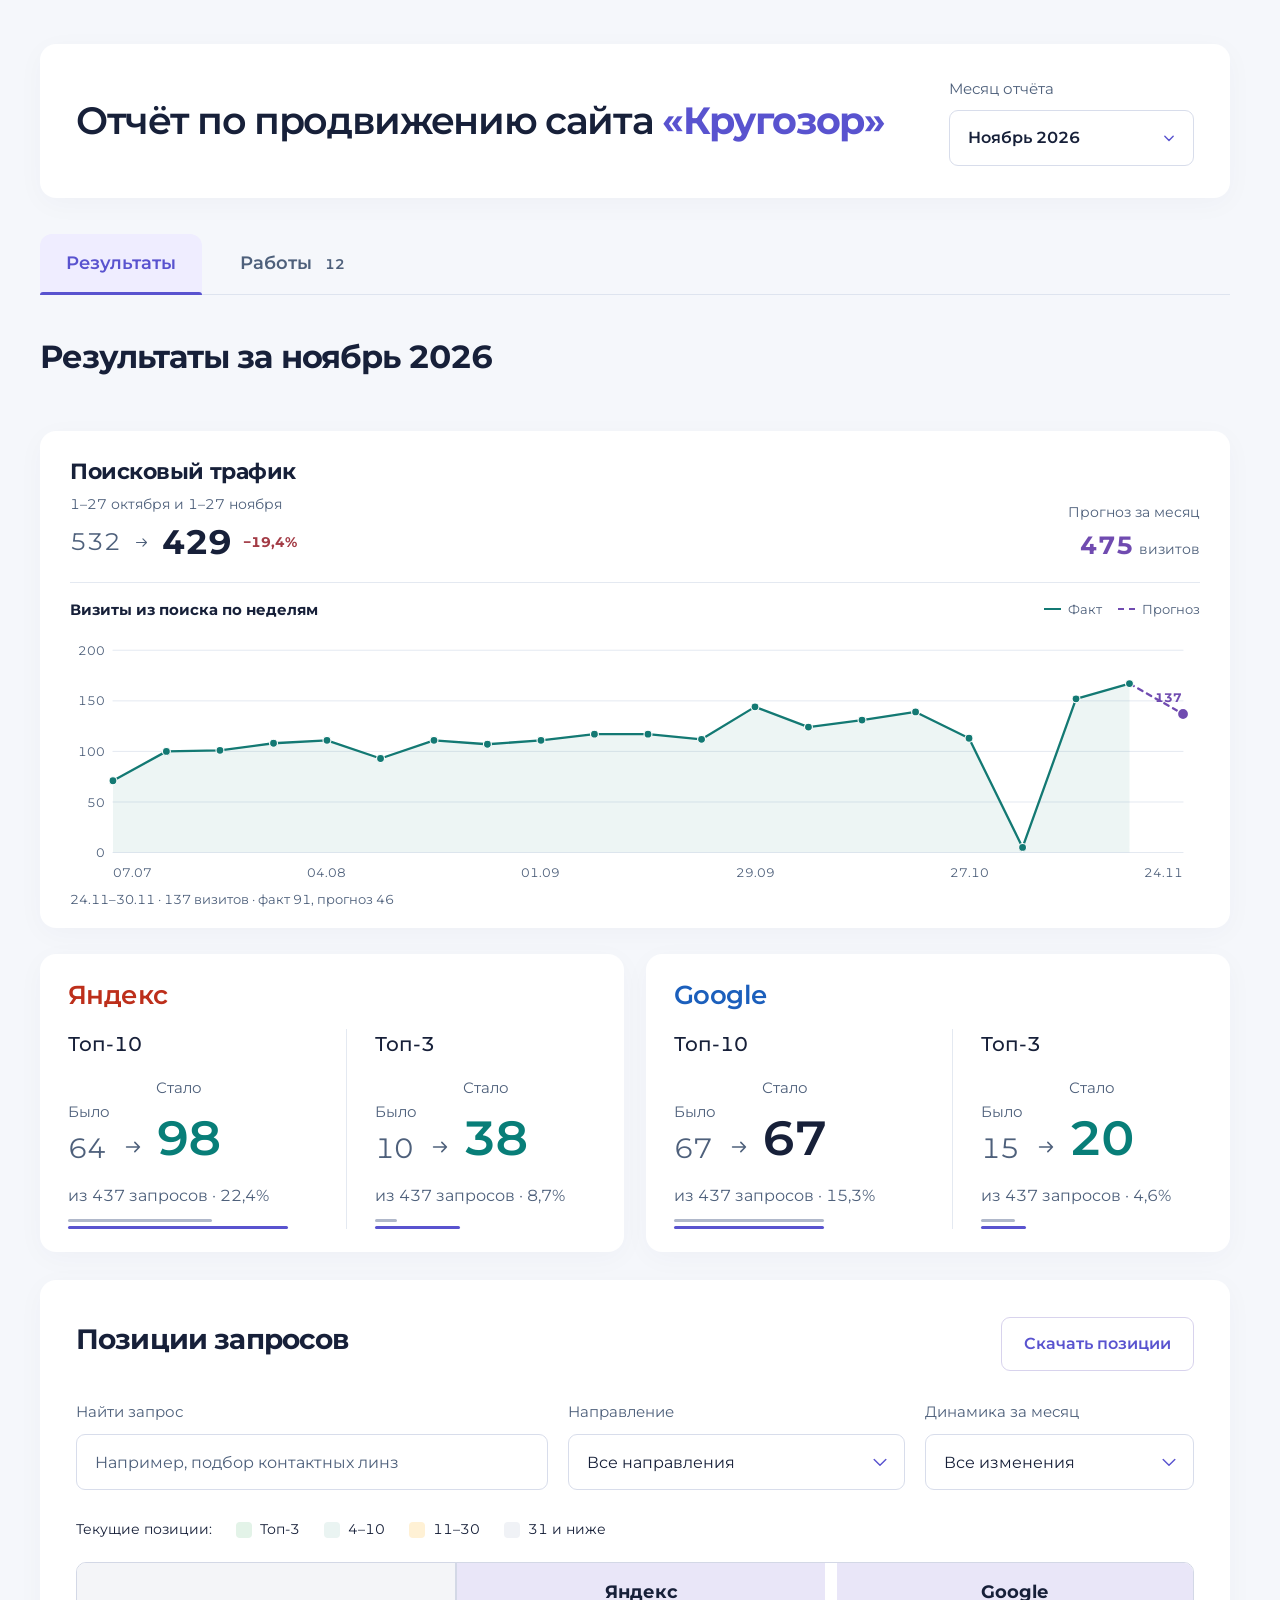
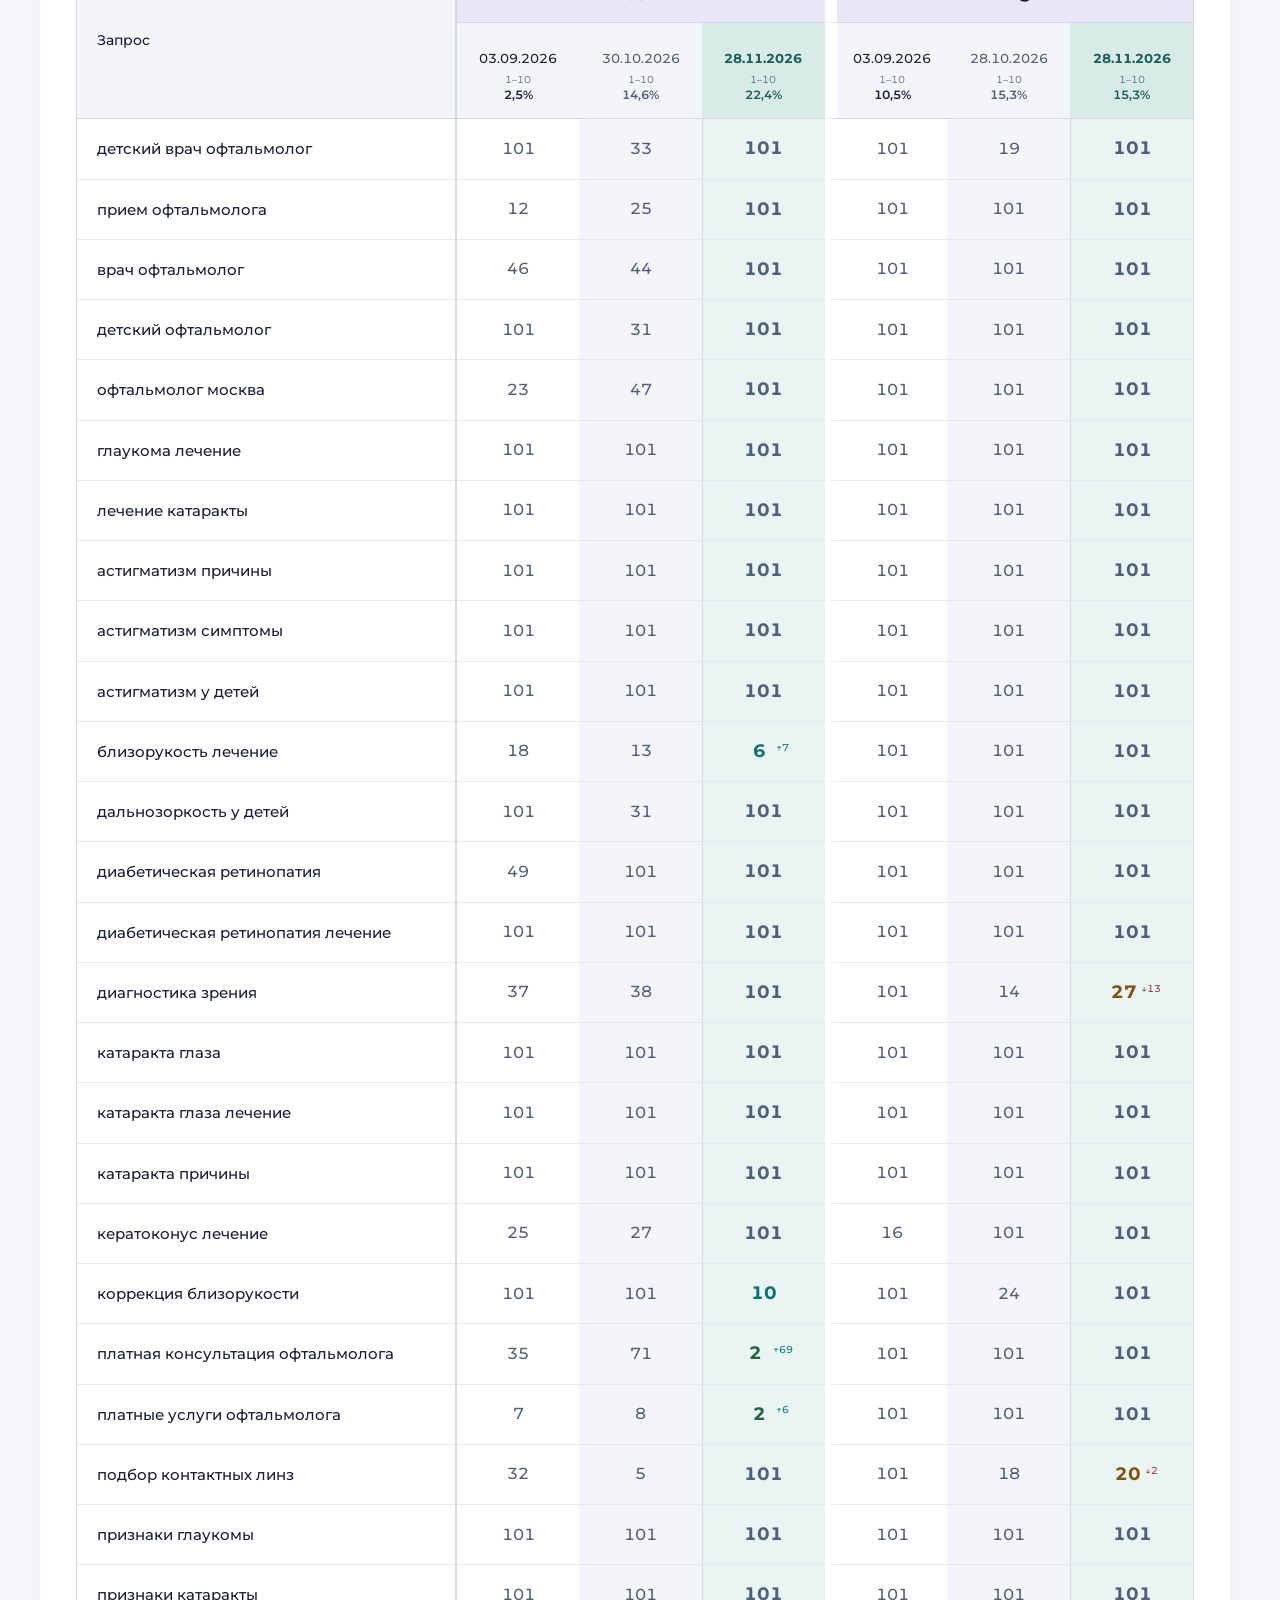
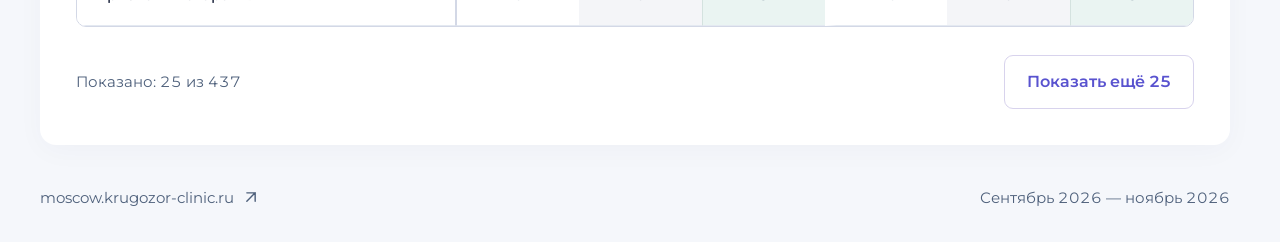
==== index.html @ 2937b6a1 "Добавить результаты «Кругозора» за ноябрь 2026" ====
<!doctype html>
<html lang="ru">
<head>
  <meta charset="utf-8">
  <meta name="viewport" content="width=device-width, initial-scale=1">
  <meta name="robots" content="noindex, nofollow">
  <meta name="referrer" content="strict-origin-when-cross-origin">
  <meta name="color-scheme" content="light">
  <meta name="description" content="Результаты продвижения и выполненные работы для московской клиники «Кругозор» по месяцам.">
  <title>Кругозор — SEO-отчёт за октябрь 2026</title>
  <link rel="icon" href="data:,">
  <link rel="preload" href="assets/fonts/Montserrat-Regular.woff2" as="font" type="font/woff2" crossorigin>
  <link rel="preload" href="assets/fonts/Montserrat-Bold.woff2" as="font" type="font/woff2" crossorigin>
  <script>
  (()=>{
    const modern=new URLSearchParams(location.search).get('month')!=='2026-09';
    document.write(modern ? "<link rel=\"stylesheet\" href=\"october-template/styles.css?v=631f88daee0b\"><link rel=\"stylesheet\" href=\"october-template/results.css?v=2985867da92b\"><link rel=\"stylesheet\" href=\"october-template/adapt.css?v=1874fe2375fa\"><link rel=\"stylesheet\" href=\"october-template/moscow.css?v=d1ce977473f5\"><script src=\"october-work.js?v=44d329563b50\" defer><\/script><script src=\"november-work.js?v=20261125-12works\" defer><\/script><script src=\"october-rankings-data.js?v=7eea7167c334\" defer><\/script><script src=\"october-clicks-data.js?v=c2d52bb3db84\" defer><\/script><script src=\"monthly-results-data.js?v=a2cc4ddc524d\" defer><\/script><script src=\"october-template/model.js?v=6bcc506e8bab\" defer><\/script><script src=\"october-template/adapter.js?v=cc75d901d5a4\" defer><\/script><script src=\"october-template/app.js?v=0b554e31b417\" defer><\/script>" : "  <link rel=\"stylesheet\" href=\"styles.css?v=20261024-footer-v1\">\n  <link rel=\"stylesheet\" href=\"october-rankings.css?v=20261028-v4\">\n  <script src=\"report-data.js?v=20261024-months-v1\" defer><\/script>\n  <script src=\"october-work.js?v=20261026-content-v3\" defer><\/script>\n  <script src=\"work-panel.js?v=20261024-footer-v1\" defer><\/script>\n  <script src=\"app.js?v=20261024-months-v1\" defer><\/script>\n  <script src=\"october-rankings-data.js?v=20261028-v4\" defer><\/script>\n  <script src=\"october-clicks-data.js?v=20261028-v1\" defer><\/script>\n  <script src=\"october-rankings.js?v=20261028-v4\" defer><\/script>");
    if(!modern) document.addEventListener('change',event=>{
      if(event.target.id==='report-month'&&['2026-10','2026-11'].includes(event.target.value)){
        event.stopImmediatePropagation();const url=new URL(location.href);url.searchParams.set('month',event.target.value);url.searchParams.delete('work');location.assign(url);
      }
    },true);
  })();
  </script>
</head>
<body>
  <a class="skip-link" href="#report-content">К содержанию отчёта</a>
  <div class="report-shell">
    <header class="report-header">
      <div class="brand"><span class="brand-name">Кругозор</span><span class="brand-caption">Офтальмологическая клиника<br>в Москве</span></div>
      <div class="report-heading"><h1 id="report-title">SEO-отчёт за октябрь 2026</h1></div>
      <label class="month-field" for="report-month"><span>Месяц отчёта</span><select id="report-month" aria-label="Месяц отчёта"><option value="2026-10" selected>Октябрь 2026</option><option value="2026-09">Сентябрь 2026</option><option value="2026-11">Ноябрь 2026</option></select></label>
    </header>
    <nav class="report-nav" aria-label="Разделы отчёта">
      <div class="tabs" role="tablist" aria-label="Разделы выбранного месяца">
        <button type="button" id="tab-results" role="tab" aria-selected="true" aria-controls="panel-results" tabindex="0">Результаты</button>
        <button type="button" id="tab-work" role="tab" aria-selected="false" aria-controls="panel-work" tabindex="-1">Работы <span class="tab-count">8</span></button>
      </div>
    </nav>
    <main id="report-content">
      <section id="panel-results" role="tabpanel" aria-labelledby="tab-results" tabindex="-1">
        <div id="september-results" hidden>
        <div class="report-intro">
          <p><strong>В сентябре мы продолжили развивать основные разделы сайта.</strong> Доработали согласованный раздел «детская офтальмология», выложили его на сайт и отправили на индексацию. Добавили новые материалы в услуги и статьи.</p>
          <p>Параллельно продолжили приводить в порядок поисковую и техническую часть сайта. Обновили метатеги большого числа страниц, актуализировали карту сайта, исправили ошибку в микроразметке отзывов и оптимизировали тяжёлые изображения. Например, общий вес обработанных изображений удалось сократить с 41,76 до 5 МБ, сохранив их внешний вид и исходные файлы.</p>
        </div>
        <div class="kpi-grid" aria-label="Запросы в первых результатах поиска"><section class="kpi-card" aria-labelledby="kpi-yandex-top10"><h2 id="kpi-yandex-top10">Яндекс · топ-10</h2><div class="kpi-values"><span class="kpi-value-column"><span class="kpi-period">Было</span><span class="kpi-before">1,3%</span></span><span class="kpi-arrow" aria-hidden="true">→</span><span class="kpi-value-column"><span class="kpi-period">Стало</span><strong class="kpi-after">12,1%</strong></span></div><p class="kpi-count">2 <span aria-hidden="true">→</span><span class="sr-only">было, </span> 19 запросов</p></section><section class="kpi-card" aria-labelledby="kpi-yandex-top3"><h2 id="kpi-yandex-top3">Яндекс · топ-3</h2><div class="kpi-values"><span class="kpi-value-column"><span class="kpi-period">Было</span><span class="kpi-before">0,0%</span></span><span class="kpi-arrow" aria-hidden="true">→</span><span class="kpi-value-column"><span class="kpi-period">Стало</span><strong class="kpi-after">3,8%</strong></span></div><p class="kpi-count">0 <span aria-hidden="true">→</span><span class="sr-only">было, </span> 6 запросов</p></section><section class="kpi-card" aria-labelledby="kpi-google-top10"><h2 id="kpi-google-top10">Google · топ-10</h2><div class="kpi-values"><span class="kpi-value-column"><span class="kpi-period">Было</span><span class="kpi-before">1,3%</span></span><span class="kpi-arrow" aria-hidden="true">→</span><span class="kpi-value-column"><span class="kpi-period">Стало</span><strong class="kpi-after">12,1%</strong></span></div><p class="kpi-count">2 <span aria-hidden="true">→</span><span class="sr-only">было, </span> 19 запросов</p></section><section class="kpi-card" aria-labelledby="kpi-google-top3"><h2 id="kpi-google-top3">Google · топ-3</h2><div class="kpi-values"><span class="kpi-value-column"><span class="kpi-period">Было</span><span class="kpi-before">0,0%</span></span><span class="kpi-arrow" aria-hidden="true">→</span><span class="kpi-value-column"><span class="kpi-period">Стало</span><strong class="kpi-after">1,9%</strong></span></div><p class="kpi-count">0 <span aria-hidden="true">→</span><span class="sr-only">было, </span> 3 запроса</p></section></div>
        <p class="metrics-note">Учитываем 157 запросов по темам материалов августа и сентября. Топ-3 — первые три результата поиска, топ-10 — первые десять.</p>
        <section class="charts-section" aria-labelledby="charts-title">
        <h2 id="charts-title" class="charts-title">Количество запросов в топ-3 и топ-10</h2>
        <div class="charts-grid">
          <section class="chart-card surface" aria-labelledby="chart-yandex-title">
            <div class="chart-heading"><h3 id="chart-yandex-title">Яндекс</h3><div class="chart-legend" aria-hidden="true"><span><i class="legend-before"></i>3 сентября</span><span><i class="legend-after"></i>1 октября</span></div></div>
            <p class="chart-unit">Запросов</p>
            <div id="chart-yandex" class="chart-plot"><svg class="chart-svg-desktop" viewBox="0 0 630 250" role="img" aria-labelledby="svg-yandex-desktop-title svg-yandex-desktop-desc"><title id="svg-yandex-desktop-title">Яндекс: количество запросов в топ-3 и топ-10</title><desc id="svg-yandex-desktop-desc">Топ-3: 0 было, 6 стало. Топ-10: 2 было, 19 стало. Сравнение 3 сентября и 1 октября 2026 года.</desc><line class="chart-grid-line" x1="40" x2="622" y1="208.0" y2="208.0"/><text class="chart-label" x="29" y="213.0" text-anchor="end">0</text><line class="chart-grid-line" x1="40" x2="622" y1="161.5" y2="161.5"/><text class="chart-label" x="29" y="166.5" text-anchor="end">5</text><line class="chart-grid-line" x1="40" x2="622" y1="115.0" y2="115.0"/><text class="chart-label" x="29" y="120.0" text-anchor="end">10</text><line class="chart-grid-line" x1="40" x2="622" y1="68.5" y2="68.5"/><text class="chart-label" x="29" y="73.5" text-anchor="end">15</text><line class="chart-grid-line" x1="40" x2="622" y1="22.0" y2="22.0"/><text class="chart-label" x="29" y="27.0" text-anchor="end">20</text><path class="chart-axis" fill="none" d="M40 22V208H622"/><rect class="chart-bar-before" x="110" y="208.00" width="77" height="0.00" rx="2"/><text class="chart-value" x="148.5" y="198.00" text-anchor="middle">0</text><rect class="chart-bar-after" x="196" y="152.20" width="77" height="55.80" rx="2"/><text class="chart-value" x="234.5" y="142.20" text-anchor="middle">6</text><text class="chart-label chart-category" x="192" y="237" text-anchor="middle">В топ-3</text><rect class="chart-bar-before" x="385" y="189.40" width="77" height="18.60" rx="2"/><text class="chart-value" x="423.5" y="179.40" text-anchor="middle">2</text><rect class="chart-bar-after" x="471" y="31.30" width="77" height="176.70" rx="2"/><text class="chart-value" x="509.5" y="21.30" text-anchor="middle">19</text><text class="chart-label chart-category" x="467" y="237" text-anchor="middle">В топ-10</text></svg><svg class="chart-svg-mobile" viewBox="0 0 350 250" role="img" aria-labelledby="svg-yandex-mobile-title svg-yandex-mobile-desc"><title id="svg-yandex-mobile-title">Яндекс: количество запросов в топ-3 и топ-10</title><desc id="svg-yandex-mobile-desc">Топ-3: 0 было, 6 стало. Топ-10: 2 было, 19 стало. Сравнение 3 сентября и 1 октября 2026 года.</desc><line class="chart-grid-line" x1="29" x2="345" y1="208.0" y2="208.0"/><text class="chart-label" x="18" y="213.0" text-anchor="end">0</text><line class="chart-grid-line" x1="29" x2="345" y1="161.5" y2="161.5"/><text class="chart-label" x="18" y="166.5" text-anchor="end">5</text><line class="chart-grid-line" x1="29" x2="345" y1="115.0" y2="115.0"/><text class="chart-label" x="18" y="120.0" text-anchor="end">10</text><line class="chart-grid-line" x1="29" x2="345" y1="68.5" y2="68.5"/><text class="chart-label" x="18" y="73.5" text-anchor="end">15</text><line class="chart-grid-line" x1="29" x2="345" y1="22.0" y2="22.0"/><text class="chart-label" x="18" y="27.0" text-anchor="end">20</text><path class="chart-axis" fill="none" d="M29 22V208H345"/><rect class="chart-bar-before" x="61" y="208.00" width="38" height="0.00" rx="2"/><text class="chart-value" x="80.0" y="198.00" text-anchor="middle">0</text><rect class="chart-bar-after" x="108" y="152.20" width="38" height="55.80" rx="2"/><text class="chart-value" x="127.0" y="142.20" text-anchor="middle">6</text><text class="chart-label chart-category" x="104" y="237" text-anchor="middle">В топ-3</text><rect class="chart-bar-before" x="228" y="189.40" width="38" height="18.60" rx="2"/><text class="chart-value" x="247.0" y="179.40" text-anchor="middle">2</text><rect class="chart-bar-after" x="275" y="31.30" width="38" height="176.70" rx="2"/><text class="chart-value" x="294.0" y="21.30" text-anchor="middle">19</text><text class="chart-label chart-category" x="271" y="237" text-anchor="middle">В топ-10</text></svg></div>
          </section>
          <section class="chart-card surface" aria-labelledby="chart-google-title">
            <div class="chart-heading"><h3 id="chart-google-title">Google</h3><div class="chart-legend" aria-hidden="true"><span><i class="legend-before"></i>3 сентября</span><span><i class="legend-after"></i>1 октября</span></div></div>
            <p class="chart-unit">Запросов</p>
            <div id="chart-google" class="chart-plot"><svg class="chart-svg-desktop" viewBox="0 0 630 250" role="img" aria-labelledby="svg-google-desktop-title svg-google-desktop-desc"><title id="svg-google-desktop-title">Google: количество запросов в топ-3 и топ-10</title><desc id="svg-google-desktop-desc">Топ-3: 0 было, 3 стало. Топ-10: 2 было, 19 стало. Сравнение 3 сентября и 1 октября 2026 года.</desc><line class="chart-grid-line" x1="40" x2="622" y1="208.0" y2="208.0"/><text class="chart-label" x="29" y="213.0" text-anchor="end">0</text><line class="chart-grid-line" x1="40" x2="622" y1="161.5" y2="161.5"/><text class="chart-label" x="29" y="166.5" text-anchor="end">5</text><line class="chart-grid-line" x1="40" x2="622" y1="115.0" y2="115.0"/><text class="chart-label" x="29" y="120.0" text-anchor="end">10</text><line class="chart-grid-line" x1="40" x2="622" y1="68.5" y2="68.5"/><text class="chart-label" x="29" y="73.5" text-anchor="end">15</text><line class="chart-grid-line" x1="40" x2="622" y1="22.0" y2="22.0"/><text class="chart-label" x="29" y="27.0" text-anchor="end">20</text><path class="chart-axis" fill="none" d="M40 22V208H622"/><rect class="chart-bar-before" x="110" y="208.00" width="77" height="0.00" rx="2"/><text class="chart-value" x="148.5" y="198.00" text-anchor="middle">0</text><rect class="chart-bar-after" x="196" y="180.10" width="77" height="27.90" rx="2"/><text class="chart-value" x="234.5" y="170.10" text-anchor="middle">3</text><text class="chart-label chart-category" x="192" y="237" text-anchor="middle">В топ-3</text><rect class="chart-bar-before" x="385" y="189.40" width="77" height="18.60" rx="2"/><text class="chart-value" x="423.5" y="179.40" text-anchor="middle">2</text><rect class="chart-bar-after" x="471" y="31.30" width="77" height="176.70" rx="2"/><text class="chart-value" x="509.5" y="21.30" text-anchor="middle">19</text><text class="chart-label chart-category" x="467" y="237" text-anchor="middle">В топ-10</text></svg><svg class="chart-svg-mobile" viewBox="0 0 350 250" role="img" aria-labelledby="svg-google-mobile-title svg-google-mobile-desc"><title id="svg-google-mobile-title">Google: количество запросов в топ-3 и топ-10</title><desc id="svg-google-mobile-desc">Топ-3: 0 было, 3 стало. Топ-10: 2 было, 19 стало. Сравнение 3 сентября и 1 октября 2026 года.</desc><line class="chart-grid-line" x1="29" x2="345" y1="208.0" y2="208.0"/><text class="chart-label" x="18" y="213.0" text-anchor="end">0</text><line class="chart-grid-line" x1="29" x2="345" y1="161.5" y2="161.5"/><text class="chart-label" x="18" y="166.5" text-anchor="end">5</text><line class="chart-grid-line" x1="29" x2="345" y1="115.0" y2="115.0"/><text class="chart-label" x="18" y="120.0" text-anchor="end">10</text><line class="chart-grid-line" x1="29" x2="345" y1="68.5" y2="68.5"/><text class="chart-label" x="18" y="73.5" text-anchor="end">15</text><line class="chart-grid-line" x1="29" x2="345" y1="22.0" y2="22.0"/><text class="chart-label" x="18" y="27.0" text-anchor="end">20</text><path class="chart-axis" fill="none" d="M29 22V208H345"/><rect class="chart-bar-before" x="61" y="208.00" width="38" height="0.00" rx="2"/><text class="chart-value" x="80.0" y="198.00" text-anchor="middle">0</text><rect class="chart-bar-after" x="108" y="180.10" width="38" height="27.90" rx="2"/><text class="chart-value" x="127.0" y="170.10" text-anchor="middle">3</text><text class="chart-label chart-category" x="104" y="237" text-anchor="middle">В топ-3</text><rect class="chart-bar-before" x="228" y="189.40" width="38" height="18.60" rx="2"/><text class="chart-value" x="247.0" y="179.40" text-anchor="middle">2</text><rect class="chart-bar-after" x="275" y="31.30" width="38" height="176.70" rx="2"/><text class="chart-value" x="294.0" y="21.30" text-anchor="middle">19</text><text class="chart-label chart-category" x="271" y="237" text-anchor="middle">В топ-10</text></svg></div>
          </section>
        </div>
        </section>
        <section class="queries-card surface" aria-labelledby="queries-title">
          <div class="section-toolbar">
            <div><h2 id="queries-title">Запросы</h2><p class="section-subtitle">Запросы, над которыми работали в отчетном периоде</p></div>
            <div class="table-filters">
              <div class="search-box"><svg aria-hidden="true" viewBox="0 0 24 24"><circle cx="10.5" cy="10.5" r="6.5"></circle><path d="m16 16 4 4"></path></svg><label class="sr-only" for="query-search">Найти запрос</label><input type="search" id="query-search" placeholder="Найти запрос" autocomplete="off" spellcheck="false"><button type="button" class="search-clear" id="search-clear" aria-label="Очистить поиск" hidden><svg aria-hidden="true" viewBox="0 0 24 24"><path d="m7 7 10 10M17 7 7 17"></path></svg></button></div>
              <label class="sr-only" for="cluster-filter">Направление</label><select id="cluster-filter"><option value="">Все направления</option><option value="Амблиопия у детей">Амблиопия у детей</option><option value="Астигматизм">Астигматизм</option><option value="Астигматизм у детей">Астигматизм у детей</option><option value="Близорукость у детей">Близорукость у детей</option><option value="Дальнозоркость у детей">Дальнозоркость у детей</option><option value="Детская офтальмология">Детская офтальмология</option><option value="Детский офтальмолог">Детский офтальмолог</option><option value="Кератоконус">Кератоконус</option><option value="Контактные линзы">Контактные линзы</option><option value="Контактные линзы для детей">Контактные линзы для детей</option><option value="Ночные линзы для детей">Ночные линзы для детей</option><option value="Подбор очков">Подбор очков</option><option value="Проверка зрения у детей">Проверка зрения у детей</option><option value="Спазм аккомодации у детей">Спазм аккомодации у детей</option></select>
            </div>
          </div>
          <div class="mobile-engine" role="group" aria-label="Поисковик в таблице"><button type="button" data-engine="yandex" aria-pressed="true">Яндекс</button><button type="button" data-engine="google" aria-pressed="false">Google</button></div>
          <div class="table-scroll" id="positions-wrap" data-engine="yandex">
            <table class="positions-table">
              <caption class="sr-only">Позиции запросов: было 3 сентября, стало 1 октября 2026 года.</caption>
              <colgroup><col class="query-col"><col class="engine-yandex rank-col"><col class="engine-yandex rank-col"><col class="engine-yandex delta-col"><col class="engine-google rank-col"><col class="engine-google rank-col"><col class="engine-google delta-col"></colgroup>
              <thead>
                <tr>
                  <th rowspan="2" scope="col" class="query-heading">Запрос</th>
                  <th colspan="3" scope="colgroup" class="engine-yandex engine-group">Яндекс</th>
                  <th colspan="3" scope="colgroup" class="engine-google engine-group">Google</th>
                </tr>
                <tr>
                  <th scope="col" class="engine-yandex period-before">Было<time datetime="2026-09-03" aria-label="3 сентября 2026">03.09</time></th>
                  <th scope="col" class="engine-yandex period-after">Стало<time datetime="2026-10-01" aria-label="1 октября 2026">01.10</time></th>
                  <th scope="col" class="engine-yandex delta-heading">Изменение</th>
                  <th scope="col" class="engine-google period-before">Было<time datetime="2026-09-03" aria-label="3 сентября 2026">03.09</time></th>
                  <th scope="col" class="engine-google period-after">Стало<time datetime="2026-10-01" aria-label="1 октября 2026">01.10</time></th>
                  <th scope="col" class="engine-google delta-heading">Изменение</th>
                </tr>
              </thead>
              <tbody id="query-rows"><tr><td><span class="query-text">лечение амблиопии у детей</span></td><td class="engine-yandex rank-before">—</td><td class="engine-yandex rank-after rank-top">5</td><td class="engine-yandex"><span class="delta delta-new">Появился</span></td><td class="engine-google rank-before">—</td><td class="engine-google rank-after rank-top">7</td><td class="engine-google"><span class="delta delta-new">Появился</span></td></tr><tr><td><span class="query-text">астигматизм 2 степени</span></td><td class="engine-yandex rank-before">—</td><td class="engine-yandex rank-after">—</td><td class="engine-yandex"><span class="delta delta-none">—</span></td><td class="engine-google rank-before">—</td><td class="engine-google rank-after">25</td><td class="engine-google"><span class="delta delta-new">Появился</span></td></tr><tr><td><span class="query-text">астигматизм 3 степени</span></td><td class="engine-yandex rank-before">—</td><td class="engine-yandex rank-after">—</td><td class="engine-yandex"><span class="delta delta-none">—</span></td><td class="engine-google rank-before">—</td><td class="engine-google rank-after">16</td><td class="engine-google"><span class="delta delta-new">Появился</span></td></tr><tr><td><span class="query-text">астигматизм коррекция цена</span></td><td class="engine-yandex rank-before">48</td><td class="engine-yandex rank-after">19</td><td class="engine-yandex"><span class="delta delta-positive" aria-label="Рост на 29"><svg aria-hidden="true" viewBox="0 0 12 16"><path d="m3 8 3-4 3 4M6 4v8"/></svg>29</span></td><td class="engine-google rank-before">—</td><td class="engine-google rank-after">—</td><td class="engine-google"><span class="delta delta-none">—</span></td></tr><tr><td><span class="query-text">астигматизм операция цена</span></td><td class="engine-yandex rank-before">—</td><td class="engine-yandex rank-after">28</td><td class="engine-yandex"><span class="delta delta-new">Появился</span></td><td class="engine-google rank-before">—</td><td class="engine-google rank-after">—</td><td class="engine-google"><span class="delta delta-none">—</span></td></tr><tr><td><span class="query-text">астигматизм сложной степени</span></td><td class="engine-yandex rank-before">—</td><td class="engine-yandex rank-after">36</td><td class="engine-yandex"><span class="delta delta-new">Появился</span></td><td class="engine-google rank-before">—</td><td class="engine-google rank-after">—</td><td class="engine-google"><span class="delta delta-none">—</span></td></tr><tr><td><span class="query-text">астигматизм цена</span></td><td class="engine-yandex rank-before">29</td><td class="engine-yandex rank-after">20</td><td class="engine-yandex"><span class="delta delta-positive" aria-label="Рост на 9"><svg aria-hidden="true" viewBox="0 0 12 16"><path d="m3 8 3-4 3 4M6 4v8"/></svg>9</span></td><td class="engine-google rank-before">—</td><td class="engine-google rank-after">27</td><td class="engine-google"><span class="delta delta-new">Появился</span></td></tr><tr><td><span class="query-text">гиперметропический астигматизм</span></td><td class="engine-yandex rank-before">—</td><td class="engine-yandex rank-after">11</td><td class="engine-yandex"><span class="delta delta-new">Появился</span></td><td class="engine-google rank-before">—</td><td class="engine-google rank-after">—</td><td class="engine-google"><span class="delta delta-none">—</span></td></tr><tr><td><span class="query-text">клиника лечения астигматизма</span></td><td class="engine-yandex rank-before">26</td><td class="engine-yandex rank-after">18</td><td class="engine-yandex"><span class="delta delta-positive" aria-label="Рост на 8"><svg aria-hidden="true" viewBox="0 0 12 16"><path d="m3 8 3-4 3 4M6 4v8"/></svg>8</span></td><td class="engine-google rank-before">—</td><td class="engine-google rank-after">—</td><td class="engine-google"><span class="delta delta-none">—</span></td></tr><tr><td><span class="query-text">лечение астигматизма в москве</span></td><td class="engine-yandex rank-before">26</td><td class="engine-yandex rank-after">17</td><td class="engine-yandex"><span class="delta delta-positive" aria-label="Рост на 9"><svg aria-hidden="true" viewBox="0 0 12 16"><path d="m3 8 3-4 3 4M6 4v8"/></svg>9</span></td><td class="engine-google rank-before">—</td><td class="engine-google rank-after rank-top">6</td><td class="engine-google"><span class="delta delta-new">Появился</span></td></tr><tr><td><span class="query-text">миопический астигматизм</span></td><td class="engine-yandex rank-before">—</td><td class="engine-yandex rank-after">13</td><td class="engine-yandex"><span class="delta delta-new">Появился</span></td><td class="engine-google rank-before">—</td><td class="engine-google rank-after">—</td><td class="engine-google"><span class="delta delta-none">—</span></td></tr><tr><td><span class="query-text">миопический астигматизм лечение</span></td><td class="engine-yandex rank-before">—</td><td class="engine-yandex rank-after rank-top">9</td><td class="engine-yandex"><span class="delta delta-new">Появился</span></td><td class="engine-google rank-before">—</td><td class="engine-google rank-after">—</td><td class="engine-google"><span class="delta delta-none">—</span></td></tr><tr><td><span class="query-text">миопический астигматизм обеих глаз</span></td><td class="engine-yandex rank-before">—</td><td class="engine-yandex rank-after">20</td><td class="engine-yandex"><span class="delta delta-new">Появился</span></td><td class="engine-google rank-before">—</td><td class="engine-google rank-after">18</td><td class="engine-google"><span class="delta delta-new">Появился</span></td></tr><tr><td><span class="query-text">миопический астигматизм слабой степени</span></td><td class="engine-yandex rank-before">—</td><td class="engine-yandex rank-after">15</td><td class="engine-yandex"><span class="delta delta-new">Появился</span></td><td class="engine-google rank-before">—</td><td class="engine-google rank-after">25</td><td class="engine-google"><span class="delta delta-new">Появился</span></td></tr><tr><td><span class="query-text">миопический астигматизм сложной степени</span></td><td class="engine-yandex rank-before">—</td><td class="engine-yandex rank-after">18</td><td class="engine-yandex"><span class="delta delta-new">Появился</span></td><td class="engine-google rank-before">—</td><td class="engine-google rank-after">20</td><td class="engine-google"><span class="delta delta-new">Появился</span></td></tr><tr><td><span class="query-text">миопический астигматизм средней степени</span></td><td class="engine-yandex rank-before">—</td><td class="engine-yandex rank-after rank-top">7</td><td class="engine-yandex"><span class="delta delta-new">Появился</span></td><td class="engine-google rank-before">—</td><td class="engine-google rank-after">21</td><td class="engine-google"><span class="delta delta-new">Появился</span></td></tr><tr><td><span class="query-text">москва астигматизм коррекция</span></td><td class="engine-yandex rank-before">29</td><td class="engine-yandex rank-after">16</td><td class="engine-yandex"><span class="delta delta-positive" aria-label="Рост на 13"><svg aria-hidden="true" viewBox="0 0 12 16"><path d="m3 8 3-4 3 4M6 4v8"/></svg>13</span></td><td class="engine-google rank-before">—</td><td class="engine-google rank-after rank-top">8</td><td class="engine-google"><span class="delta delta-new">Появился</span></td></tr><tr><td><span class="query-text">офтальмолог астигматизм</span></td><td class="engine-yandex rank-before">—</td><td class="engine-yandex rank-after">—</td><td class="engine-yandex"><span class="delta delta-none">—</span></td><td class="engine-google rank-before">—</td><td class="engine-google rank-after rank-top">5</td><td class="engine-google"><span class="delta delta-new">Появился</span></td></tr><tr><td><span class="query-text">прогрессирующий астигматизм</span></td><td class="engine-yandex rank-before">—</td><td class="engine-yandex rank-after rank-top">1</td><td class="engine-yandex"><span class="delta delta-new">Появился</span></td><td class="engine-google rank-before">—</td><td class="engine-google rank-after rank-top">3</td><td class="engine-google"><span class="delta delta-new">Появился</span></td></tr><tr><td><span class="query-text">простой миопический астигматизм</span></td><td class="engine-yandex rank-before">—</td><td class="engine-yandex rank-after">14</td><td class="engine-yandex"><span class="delta delta-new">Появился</span></td><td class="engine-google rank-before">—</td><td class="engine-google rank-after">25</td><td class="engine-google"><span class="delta delta-new">Появился</span></td></tr><tr><td><span class="query-text">сложный астигматизм</span></td><td class="engine-yandex rank-before">—</td><td class="engine-yandex rank-after">40</td><td class="engine-yandex"><span class="delta delta-new">Появился</span></td><td class="engine-google rank-before">—</td><td class="engine-google rank-after">—</td><td class="engine-google"><span class="delta delta-none">—</span></td></tr><tr><td><span class="query-text">сложный астигматизм средней степени</span></td><td class="engine-yandex rank-before">—</td><td class="engine-yandex rank-after">—</td><td class="engine-yandex"><span class="delta delta-none">—</span></td><td class="engine-google rank-before">—</td><td class="engine-google rank-after">16</td><td class="engine-google"><span class="delta delta-new">Появился</span></td></tr><tr><td><span class="query-text">сложный гиперметропический астигматизм</span></td><td class="engine-yandex rank-before">—</td><td class="engine-yandex rank-after rank-top">8</td><td class="engine-yandex"><span class="delta delta-new">Появился</span></td><td class="engine-google rank-before">—</td><td class="engine-google rank-after">20</td><td class="engine-google"><span class="delta delta-new">Появился</span></td></tr><tr><td><span class="query-text">сложный миопический астигматизм</span></td><td class="engine-yandex rank-before">—</td><td class="engine-yandex rank-after">13</td><td class="engine-yandex"><span class="delta delta-new">Появился</span></td><td class="engine-google rank-before">—</td><td class="engine-google rank-after">25</td><td class="engine-google"><span class="delta delta-new">Появился</span></td></tr><tr><td><span class="query-text">сложный миопический астигматизм глаза</span></td><td class="engine-yandex rank-before">—</td><td class="engine-yandex rank-after">13</td><td class="engine-yandex"><span class="delta delta-new">Появился</span></td><td class="engine-google rank-before">—</td><td class="engine-google rank-after">18</td><td class="engine-google"><span class="delta delta-new">Появился</span></td></tr></tbody>
            </table>
          </div>
          <div id="query-empty" class="empty-state" hidden><h3>Запросы не найдены</h3><p>Попробуйте другое слово или выберите другое направление.</p><button type="button" id="reset-filters" class="button-secondary">Сбросить фильтры</button></div>
          <div class="table-footer"><span id="query-count" role="status" aria-live="polite">Показано: 25 из 76</span><button type="button" id="show-more" class="button-secondary">Показать ещё 25 <svg aria-hidden="true" viewBox="0 0 24 24"><path d="m6 9 6 6 6-6"></path></svg></button></div>
        </section>
        </div>
        <div id="october-results">
          <p id="oct-loading" class="metrics-note" role="status">Загружаем позиции за три даты.</p>
          <div id="oct-content" hidden>
            <div class="report-intro">
              <p><strong>В октябре расширили структуру московского сайта и продолжили технические доработки.</strong> Опубликовали пять статей и четыре услуги, связали услуги с московским прайсом, добавили переходы и исправили поисковые заголовки.</p>
            </div>
            <div id="oct-kpis" class="kpi-grid" aria-label="Показатели Яндекса за месяц и с начала наблюдения"></div>
            <section class="charts-section" aria-labelledby="oct-charts-title">
              <h2 id="oct-charts-title" class="charts-title">Количество запросов в топ-3 и топ-10</h2>
              <div class="charts-grid">
                <section class="chart-card surface" aria-labelledby="oct-chart-yandex-title"><div class="chart-heading"><h3 id="oct-chart-yandex-title">Яндекс</h3><div id="oct-legend-yandex" class="chart-legend" aria-hidden="true"></div></div><p class="chart-unit">Запросов</p><div id="oct-chart-yandex" class="chart-plot"></div></section>
                <section id="oct-google-chart-card" class="chart-card surface" aria-labelledby="oct-chart-google-title" hidden><div class="chart-heading"><h3 id="oct-chart-google-title">Google</h3><div id="oct-legend-google" class="chart-legend" aria-hidden="true"></div></div><p class="chart-unit">Запросов</p><div id="oct-chart-google" class="chart-plot"></div></section>
              </div>
            </section>
            <section id="oct-clicks-section" class="charts-section" aria-labelledby="oct-clicks-title" hidden><div class="chart-card surface"><div class="chart-heading"><h2 id="oct-clicks-title" class="charts-title">Клики из Google</h2></div><div id="oct-clicks-chart" class="chart-plot oct-clicks-plot"></div></div></section>
            <section class="queries-card surface" aria-labelledby="oct-queries-title">
              <div class="section-toolbar">
                <div><h2 id="oct-queries-title">Запросы</h2></div>
                <div class="table-filters">
                  <div class="search-box"><svg aria-hidden="true" viewBox="0 0 24 24"><circle cx="10.5" cy="10.5" r="6.5"></circle><path d="m16 16 4 4"></path></svg><label class="sr-only" for="oct-search">Найти запрос</label><input type="search" id="oct-search" placeholder="Найти запрос" autocomplete="off" spellcheck="false"><button type="button" id="oct-search-clear" class="search-clear" aria-label="Очистить поиск" hidden><svg aria-hidden="true" viewBox="0 0 24 24"><path d="m7 7 10 10M17 7 7 17"></path></svg></button></div>
                  <label class="sr-only" for="oct-group">Направление</label><select id="oct-group"><option value="">Все направления</option></select>
                  <label class="sr-only" for="oct-cohort">Набор запросов</label><select id="oct-cohort"></select>
                </div>
              </div>
              <div id="oct-engine" class="mobile-engine oct-engine" role="group" aria-label="Поисковая система"><button id="oct-engine-yandex" type="button" aria-pressed="true">Яндекс</button><button id="oct-engine-google" type="button" aria-pressed="false" hidden>Google</button></div>
              <div id="oct-table-wrap" class="table-scroll" role="region" aria-label="Позиции Яндекса за три даты" tabindex="0">
                <table class="positions-table" aria-describedby="oct-table-note">
                  <caption id="oct-table-caption" class="sr-only">Позиции за три даты.</caption>
                  <colgroup><col class="query-col"><col class="rank-col"><col class="rank-col"><col class="rank-col"></colgroup>
                  <thead><tr><th rowspan="2" scope="col" class="query-heading">Запрос</th><th id="oct-engine-heading" colspan="3" scope="colgroup" class="engine-group">Яндекс</th></tr><tr><th scope="col" class="period-before"><time datetime="2026-09-03">03.09.2026</time></th><th scope="col" class="period-before"><time datetime="2026-10-01">01.10.2026</time></th><th scope="col" class="period-after"><time datetime="2026-10-30">30.10.2026</time></th></tr></thead>
                  <tbody id="oct-rows"></tbody>
                </table>
              </div>
              <div id="oct-empty" class="empty-state" hidden><h3>Запросы не найдены</h3><p>Измените поисковую фразу или выбранное направление.</p></div>
              <div class="table-footer"><span id="oct-row-count" role="status" aria-live="polite"></span><button id="oct-more" class="button-secondary" type="button">Показать ещё 25</button><button id="oct-export" class="button-secondary" type="button">Скачать CSV</button></div>
              <p id="oct-table-note" class="table-note">101 — условное обозначение отсутствующей позиции.</p>
            </section>
          </div>
          <noscript><p class="metrics-note">Для просмотра таблицы позиций включите JavaScript.</p></noscript>
        </div>
      </section>
      <section id="panel-work" role="tabpanel" aria-labelledby="tab-work" tabindex="-1" hidden>
        <div class="work-introduction"><h2 id="work-month-heading">Что сделали в октябре</h2></div>
        <section id="works-list" class="surface" aria-label="Выполненные работы"></section>
      </section>
    </main>
    <footer class="report-footer"><a href="https://moscow.krugozor-clinic.ru/" target="_blank" rel="noopener noreferrer">moscow.krugozor-clinic.ru<svg aria-hidden="true" viewBox="0 0 24 24"><path d="M7 17 17 7M7 7h10v10"></path></svg></a><span id="report-month-footer">Октябрь 2026</span></footer>
  </div>
  <dialog id="work-dialog" class="work-dialog" aria-labelledby="work-title"><div class="drawer-shell"><header class="drawer-header"><h2 id="work-title"></h2><button id="work-close" type="button" class="icon-button" aria-label="Закрыть подробности"><svg aria-hidden="true" viewBox="0 0 24 24"><path d="m6 6 12 12M18 6 6 18"></path></svg></button></header><div id="work-body" class="drawer-body"></div></div></dialog>
  <noscript><p class="noscript-notice">Для выбора месяца и просмотра отчёта включите JavaScript в браузере.</p></noscript>
</body>
</html>
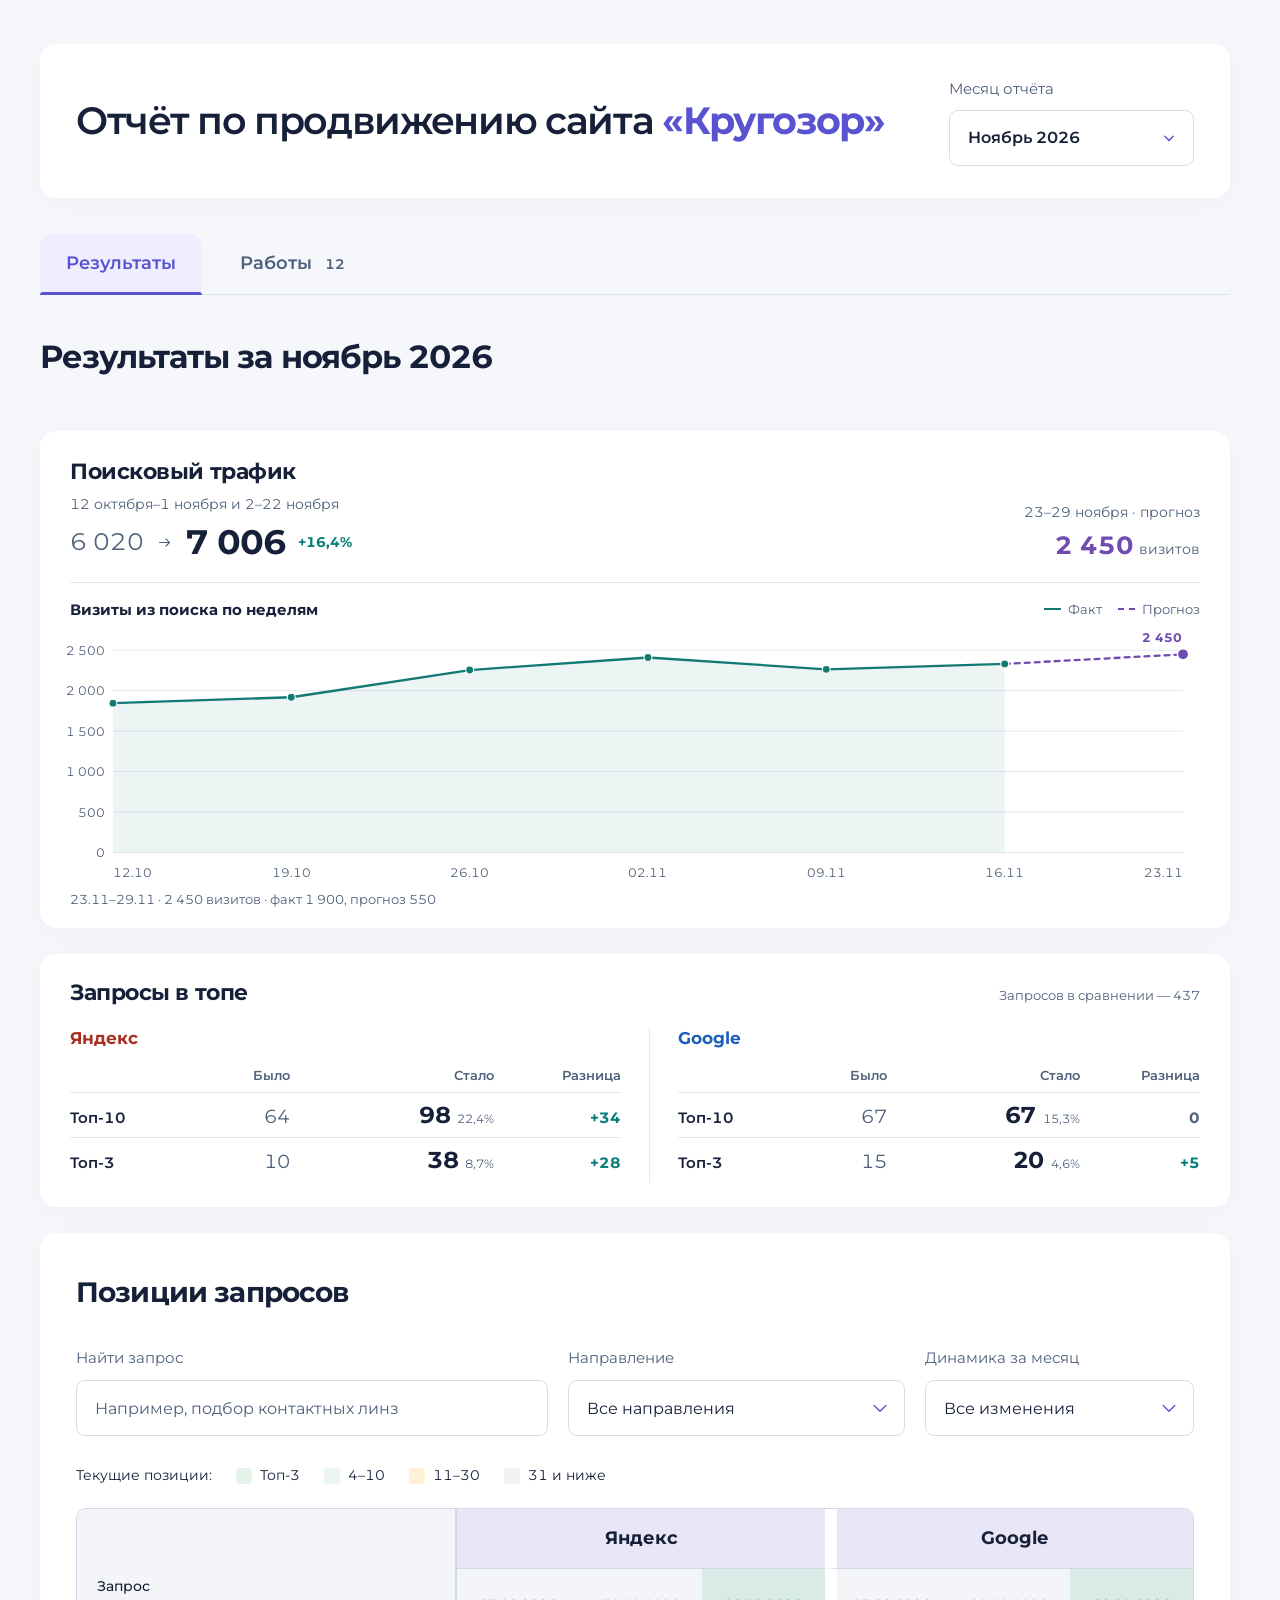
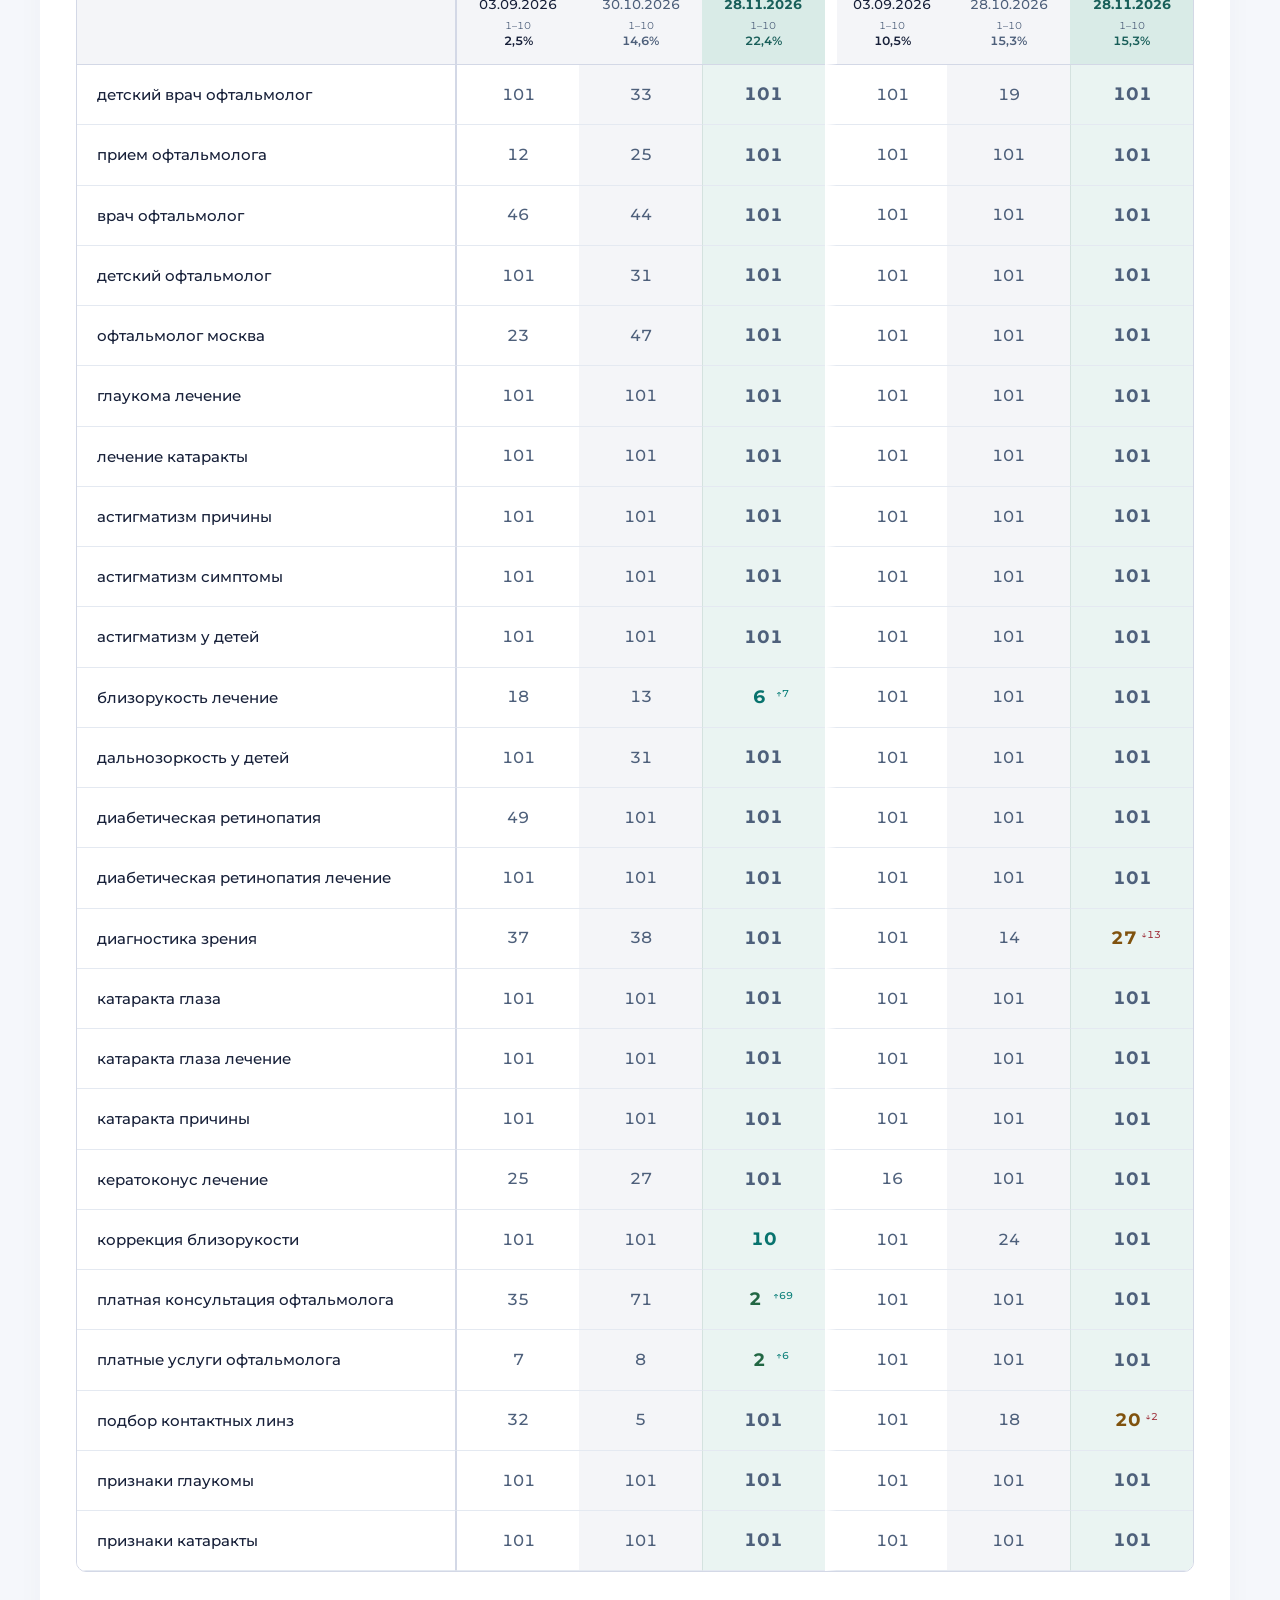
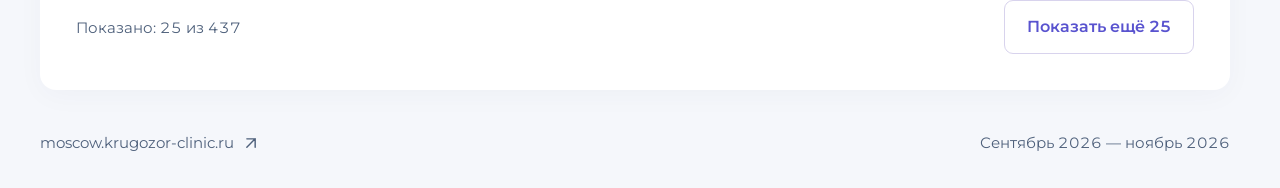
==== commit f0cbb9f7: "Обновить график Метрики и блок позиций за ноябрь" ====
--- a/index.html
+++ b/index.html
@@ -14,7 +14,7 @@
   <script>
   (()=>{
     const modern=new URLSearchParams(location.search).get('month')!=='2026-09';
-    document.write(modern ? "<link rel=\"stylesheet\" href=\"october-template/styles.css?v=631f88daee0b\"><link rel=\"stylesheet\" href=\"october-template/results.css?v=2985867da92b\"><link rel=\"stylesheet\" href=\"october-template/adapt.css?v=1874fe2375fa\"><link rel=\"stylesheet\" href=\"october-template/moscow.css?v=d1ce977473f5\"><script src=\"october-work.js?v=44d329563b50\" defer><\/script><script src=\"november-work.js?v=20261125-12works\" defer><\/script><script src=\"october-rankings-data.js?v=7eea7167c334\" defer><\/script><script src=\"october-clicks-data.js?v=c2d52bb3db84\" defer><\/script><script src=\"monthly-results-data.js?v=a2cc4ddc524d\" defer><\/script><script src=\"october-template/model.js?v=6bcc506e8bab\" defer><\/script><script src=\"october-template/adapter.js?v=cc75d901d5a4\" defer><\/script><script src=\"october-template/app.js?v=0b554e31b417\" defer><\/script>" : "  <link rel=\"stylesheet\" href=\"styles.css?v=20261024-footer-v1\">\n  <link rel=\"stylesheet\" href=\"october-rankings.css?v=20261028-v4\">\n  <script src=\"report-data.js?v=20261024-months-v1\" defer><\/script>\n  <script src=\"october-work.js?v=20261026-content-v3\" defer><\/script>\n  <script src=\"work-panel.js?v=20261024-footer-v1\" defer><\/script>\n  <script src=\"app.js?v=20261024-months-v1\" defer><\/script>\n  <script src=\"october-rankings-data.js?v=20261028-v4\" defer><\/script>\n  <script src=\"october-clicks-data.js?v=20261028-v1\" defer><\/script>\n  <script src=\"october-rankings.js?v=20261028-v4\" defer><\/script>");
+    document.write(modern ? "<link rel=\"stylesheet\" href=\"october-template/styles.css?v=631f88daee0b\"><link rel=\"stylesheet\" href=\"october-template/results.css?v=2985867da92b\"><link rel=\"stylesheet\" href=\"october-template/adapt.css?v=1874fe2375fa\"><link rel=\"stylesheet\" href=\"october-template/moscow.css?v=6ce20b749c01\"><script src=\"october-work.js?v=44d329563b50\" defer><\/script><script src=\"november-work.js?v=20261125-12works\" defer><\/script><script src=\"october-rankings-data.js?v=7eea7167c334\" defer><\/script><script src=\"october-clicks-data.js?v=c2d52bb3db84\" defer><\/script><script src=\"monthly-results-data.js?v=8aee5a4a44a9\" defer><\/script><script src=\"october-template/model.js?v=6bcc506e8bab\" defer><\/script><script src=\"october-template/adapter.js?v=cc75d901d5a4\" defer><\/script><script src=\"october-template/app.js?v=09b0bb80d41c\" defer><\/script>" : "  <link rel=\"stylesheet\" href=\"styles.css?v=20261024-footer-v1\">\n  <link rel=\"stylesheet\" href=\"october-rankings.css?v=20261028-v4\">\n  <script src=\"report-data.js?v=20261024-months-v1\" defer><\/script>\n  <script src=\"october-work.js?v=20261026-content-v3\" defer><\/script>\n  <script src=\"work-panel.js?v=20261024-footer-v1\" defer><\/script>\n  <script src=\"app.js?v=20261024-months-v1\" defer><\/script>\n  <script src=\"october-rankings-data.js?v=20261028-v4\" defer><\/script>\n  <script src=\"october-clicks-data.js?v=20261028-v1\" defer><\/script>\n  <script src=\"october-rankings.js?v=20261028-v4\" defer><\/script>");
     if(!modern) document.addEventListener('change',event=>{
       if(event.target.id==='report-month'&&['2026-10','2026-11'].includes(event.target.value)){
         event.stopImmediatePropagation();const url=new URL(location.href);url.searchParams.set('month',event.target.value);url.searchParams.delete('work');location.assign(url);
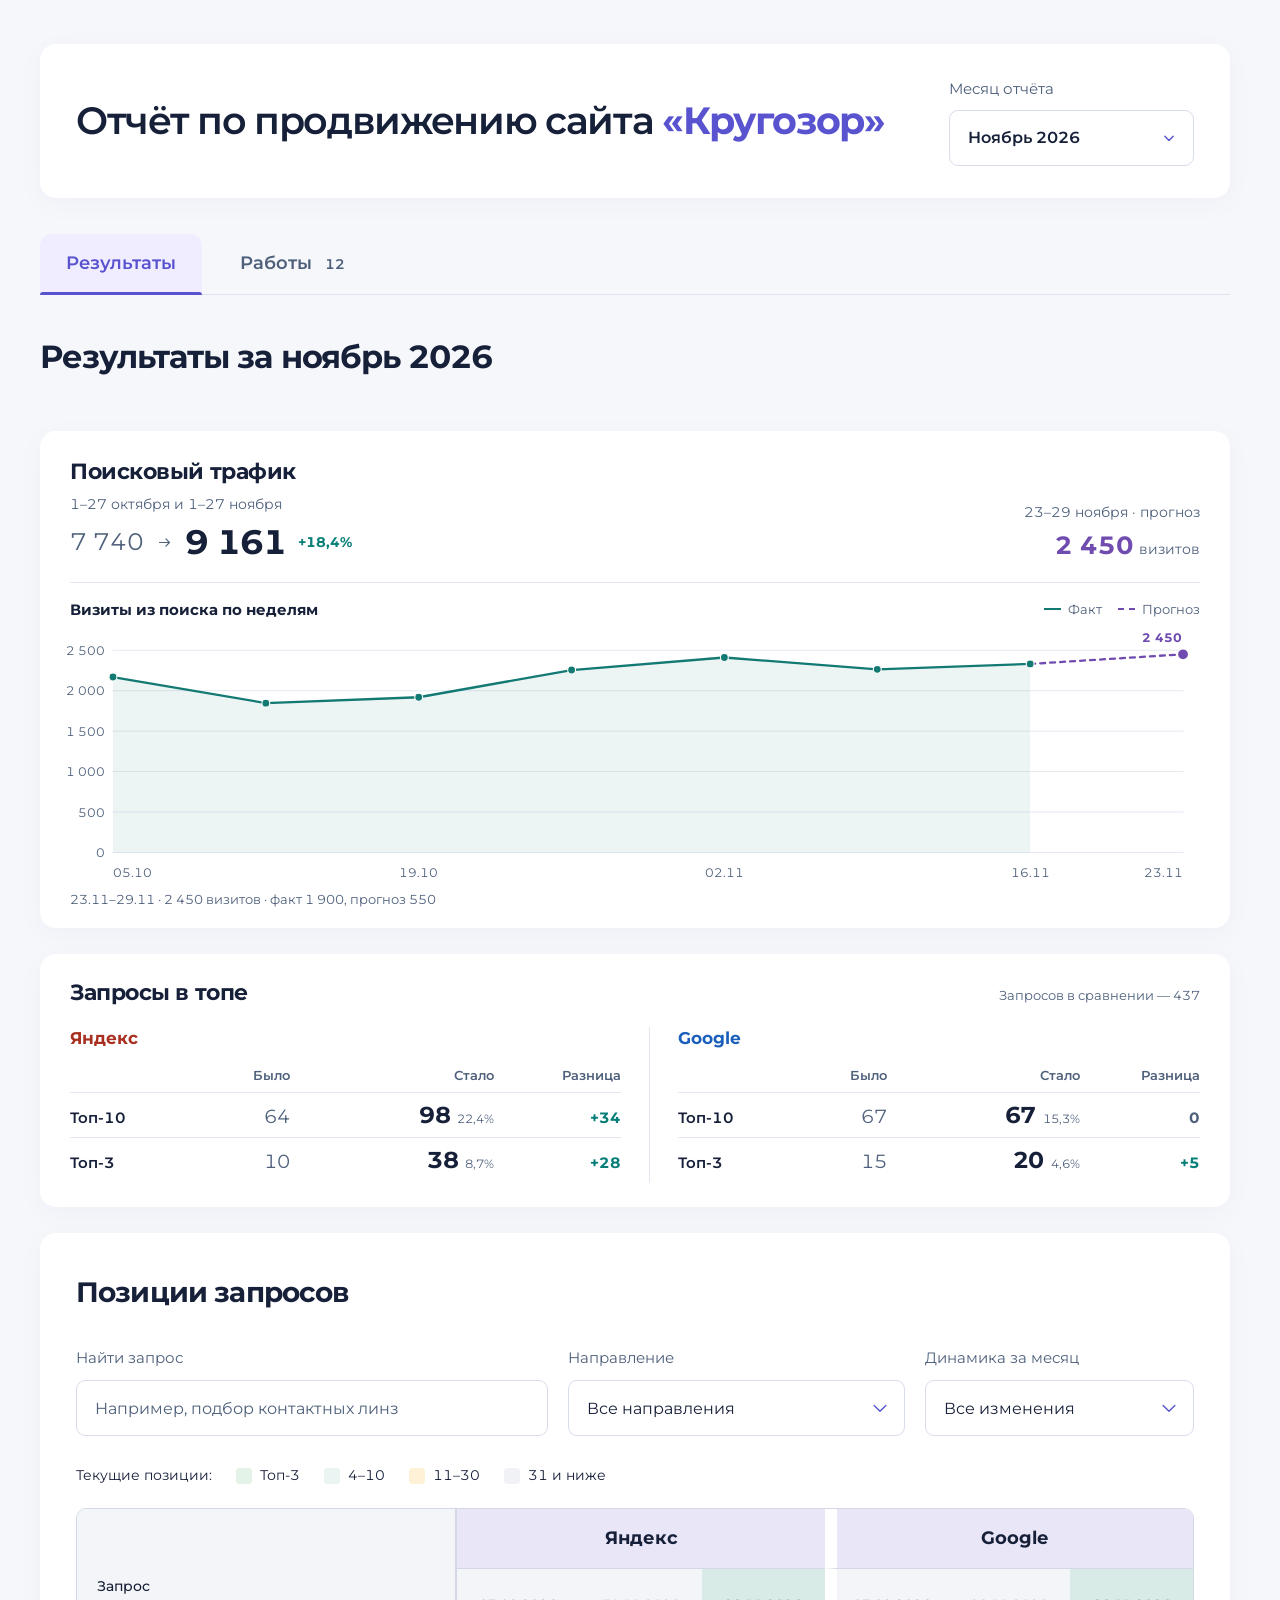
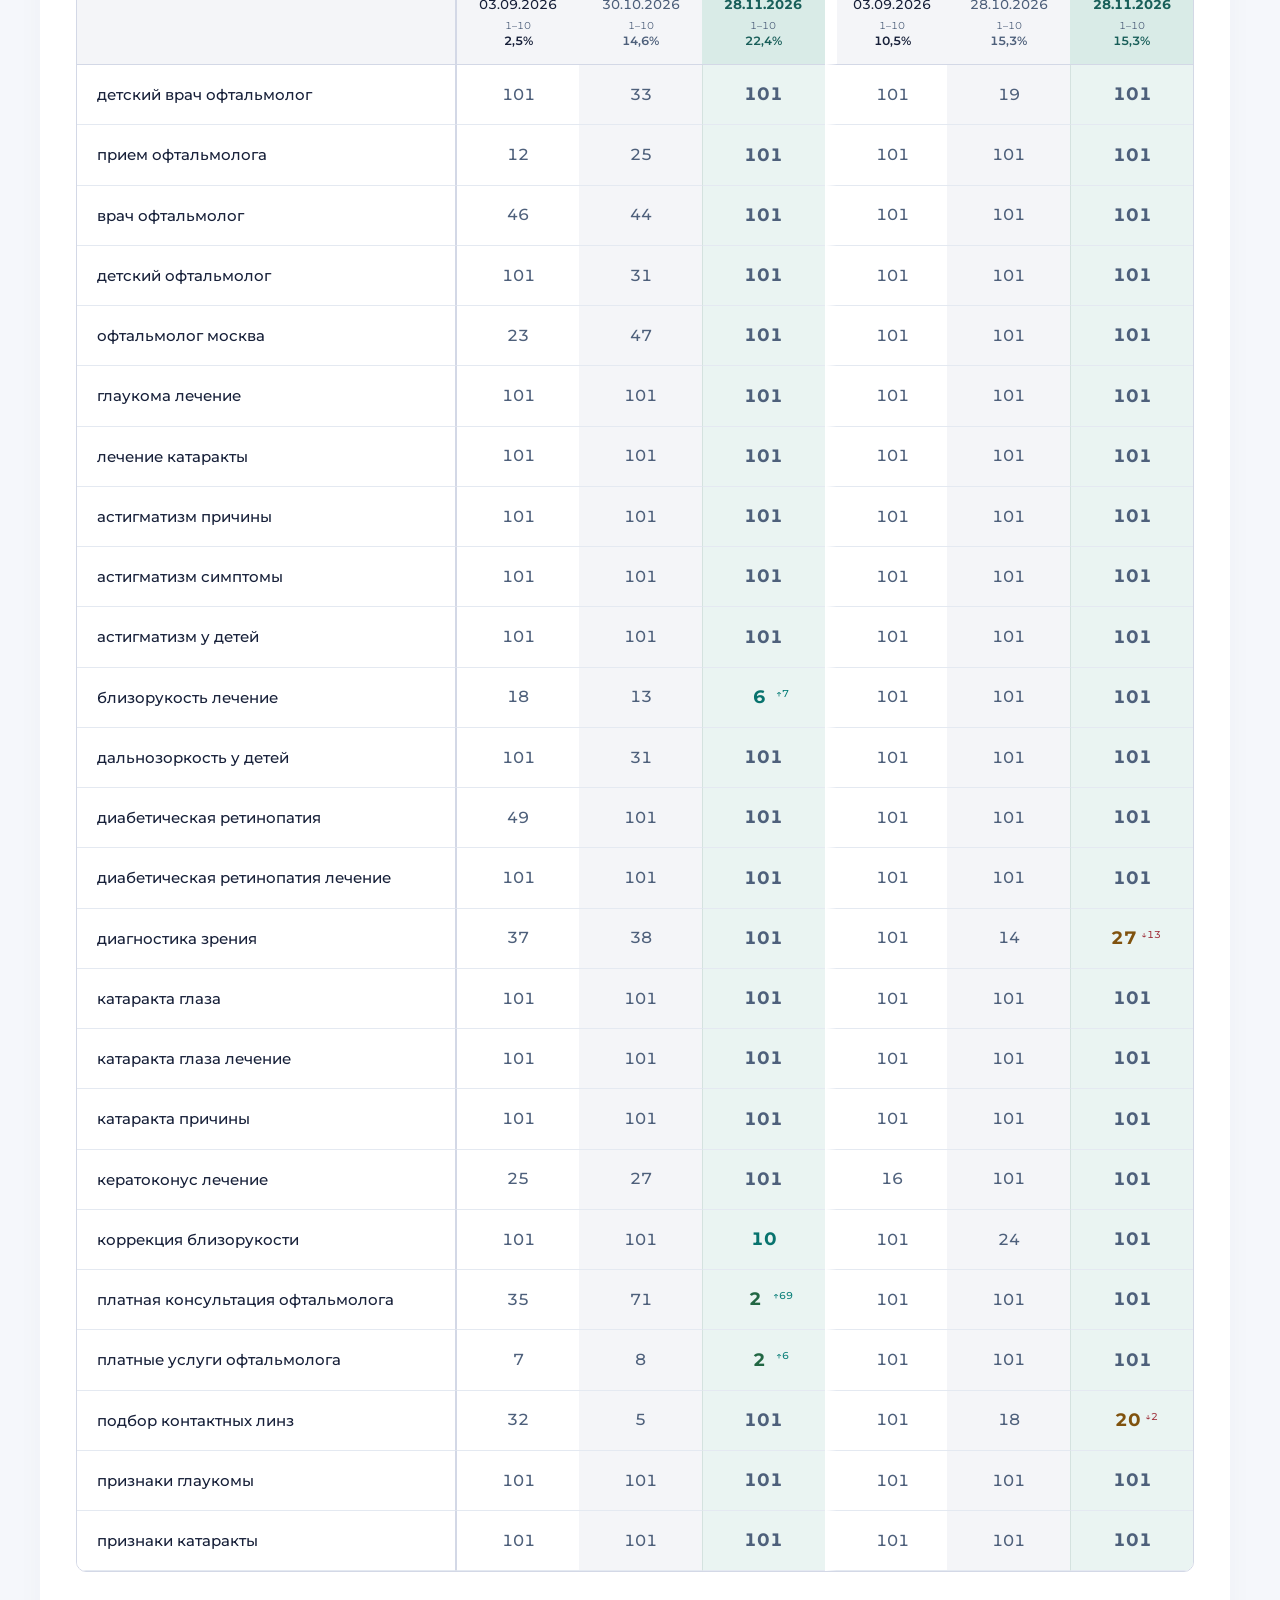
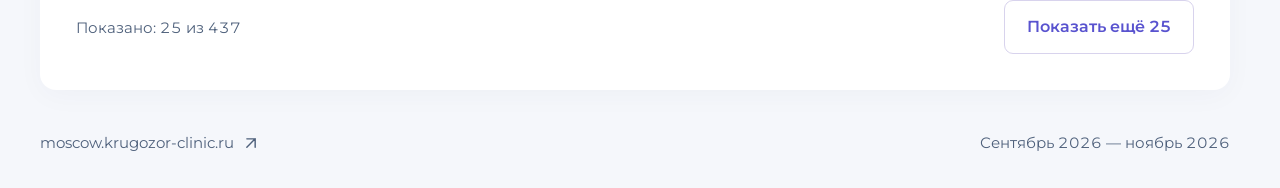
==== commit d9521e70: "Сравнить трафик октября и ноября по новой выгрузке" ====
--- a/index.html
+++ b/index.html
@@ -14,7 +14,7 @@
   <script>
   (()=>{
     const modern=new URLSearchParams(location.search).get('month')!=='2026-09';
-    document.write(modern ? "<link rel=\"stylesheet\" href=\"october-template/styles.css?v=631f88daee0b\"><link rel=\"stylesheet\" href=\"october-template/results.css?v=2985867da92b\"><link rel=\"stylesheet\" href=\"october-template/adapt.css?v=1874fe2375fa\"><link rel=\"stylesheet\" href=\"october-template/moscow.css?v=6ce20b749c01\"><script src=\"october-work.js?v=44d329563b50\" defer><\/script><script src=\"november-work.js?v=20261125-12works\" defer><\/script><script src=\"october-rankings-data.js?v=7eea7167c334\" defer><\/script><script src=\"october-clicks-data.js?v=c2d52bb3db84\" defer><\/script><script src=\"monthly-results-data.js?v=8aee5a4a44a9\" defer><\/script><script src=\"october-template/model.js?v=6bcc506e8bab\" defer><\/script><script src=\"october-template/adapter.js?v=cc75d901d5a4\" defer><\/script><script src=\"october-template/app.js?v=09b0bb80d41c\" defer><\/script>" : "  <link rel=\"stylesheet\" href=\"styles.css?v=20261024-footer-v1\">\n  <link rel=\"stylesheet\" href=\"october-rankings.css?v=20261028-v4\">\n  <script src=\"report-data.js?v=20261024-months-v1\" defer><\/script>\n  <script src=\"october-work.js?v=20261026-content-v3\" defer><\/script>\n  <script src=\"work-panel.js?v=20261024-footer-v1\" defer><\/script>\n  <script src=\"app.js?v=20261024-months-v1\" defer><\/script>\n  <script src=\"october-rankings-data.js?v=20261028-v4\" defer><\/script>\n  <script src=\"october-clicks-data.js?v=20261028-v1\" defer><\/script>\n  <script src=\"october-rankings.js?v=20261028-v4\" defer><\/script>");
+    document.write(modern ? "<link rel=\"stylesheet\" href=\"october-template/styles.css?v=631f88daee0b\"><link rel=\"stylesheet\" href=\"october-template/results.css?v=2985867da92b\"><link rel=\"stylesheet\" href=\"october-template/adapt.css?v=1874fe2375fa\"><link rel=\"stylesheet\" href=\"october-template/moscow.css?v=6ce20b749c01\"><script src=\"october-work.js?v=44d329563b50\" defer><\/script><script src=\"november-work.js?v=20261125-12works\" defer><\/script><script src=\"october-rankings-data.js?v=7eea7167c334\" defer><\/script><script src=\"october-clicks-data.js?v=c2d52bb3db84\" defer><\/script><script src=\"monthly-results-data.js?v=2cd850cf30a0\" defer><\/script><script src=\"october-template/model.js?v=6bcc506e8bab\" defer><\/script><script src=\"october-template/adapter.js?v=cc75d901d5a4\" defer><\/script><script src=\"october-template/app.js?v=09b0bb80d41c\" defer><\/script>" : "  <link rel=\"stylesheet\" href=\"styles.css?v=20261024-footer-v1\">\n  <link rel=\"stylesheet\" href=\"october-rankings.css?v=20261028-v4\">\n  <script src=\"report-data.js?v=20261024-months-v1\" defer><\/script>\n  <script src=\"october-work.js?v=20261026-content-v3\" defer><\/script>\n  <script src=\"work-panel.js?v=20261024-footer-v1\" defer><\/script>\n  <script src=\"app.js?v=20261024-months-v1\" defer><\/script>\n  <script src=\"october-rankings-data.js?v=20261028-v4\" defer><\/script>\n  <script src=\"october-clicks-data.js?v=20261028-v1\" defer><\/script>\n  <script src=\"october-rankings.js?v=20261028-v4\" defer><\/script>");
     if(!modern) document.addEventListener('change',event=>{
       if(event.target.id==='report-month'&&['2026-10','2026-11'].includes(event.target.value)){
         event.stopImmediatePropagation();const url=new URL(location.href);url.searchParams.set('month',event.target.value);url.searchParams.delete('work');location.assign(url);
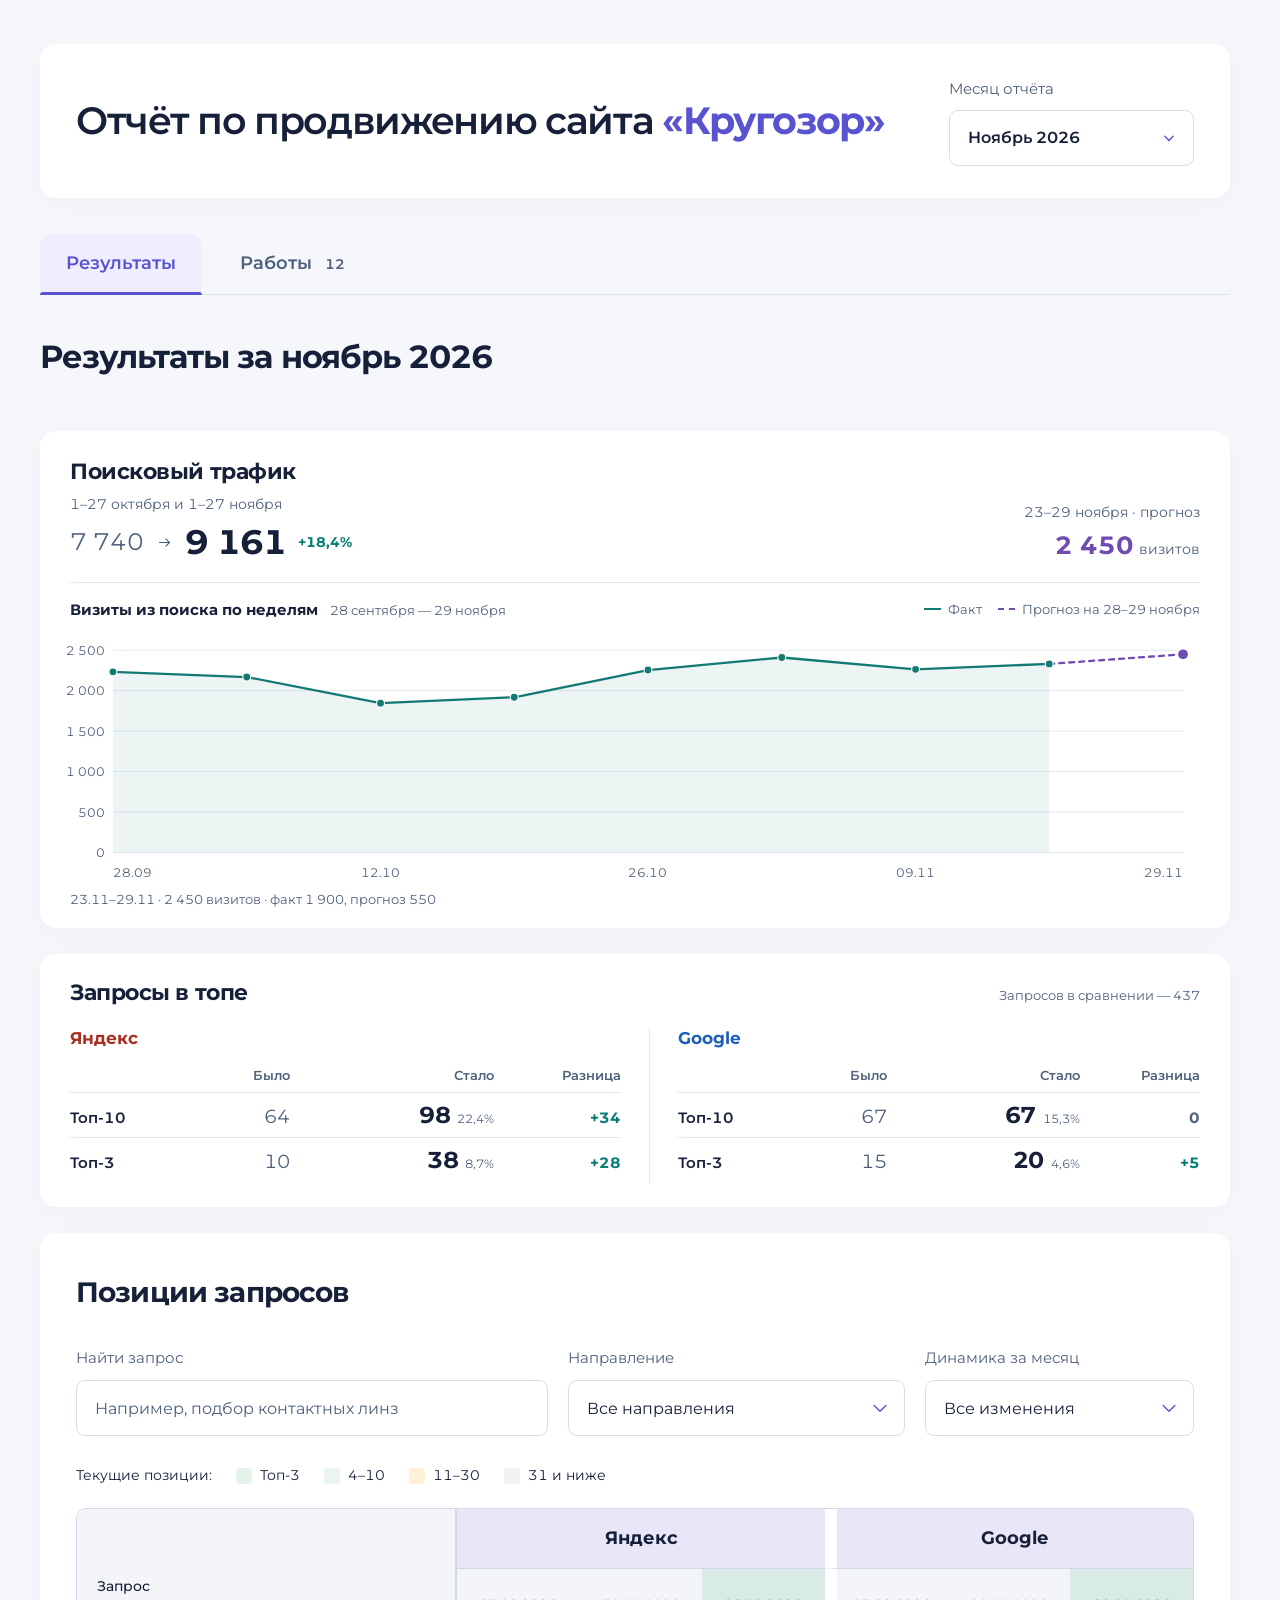
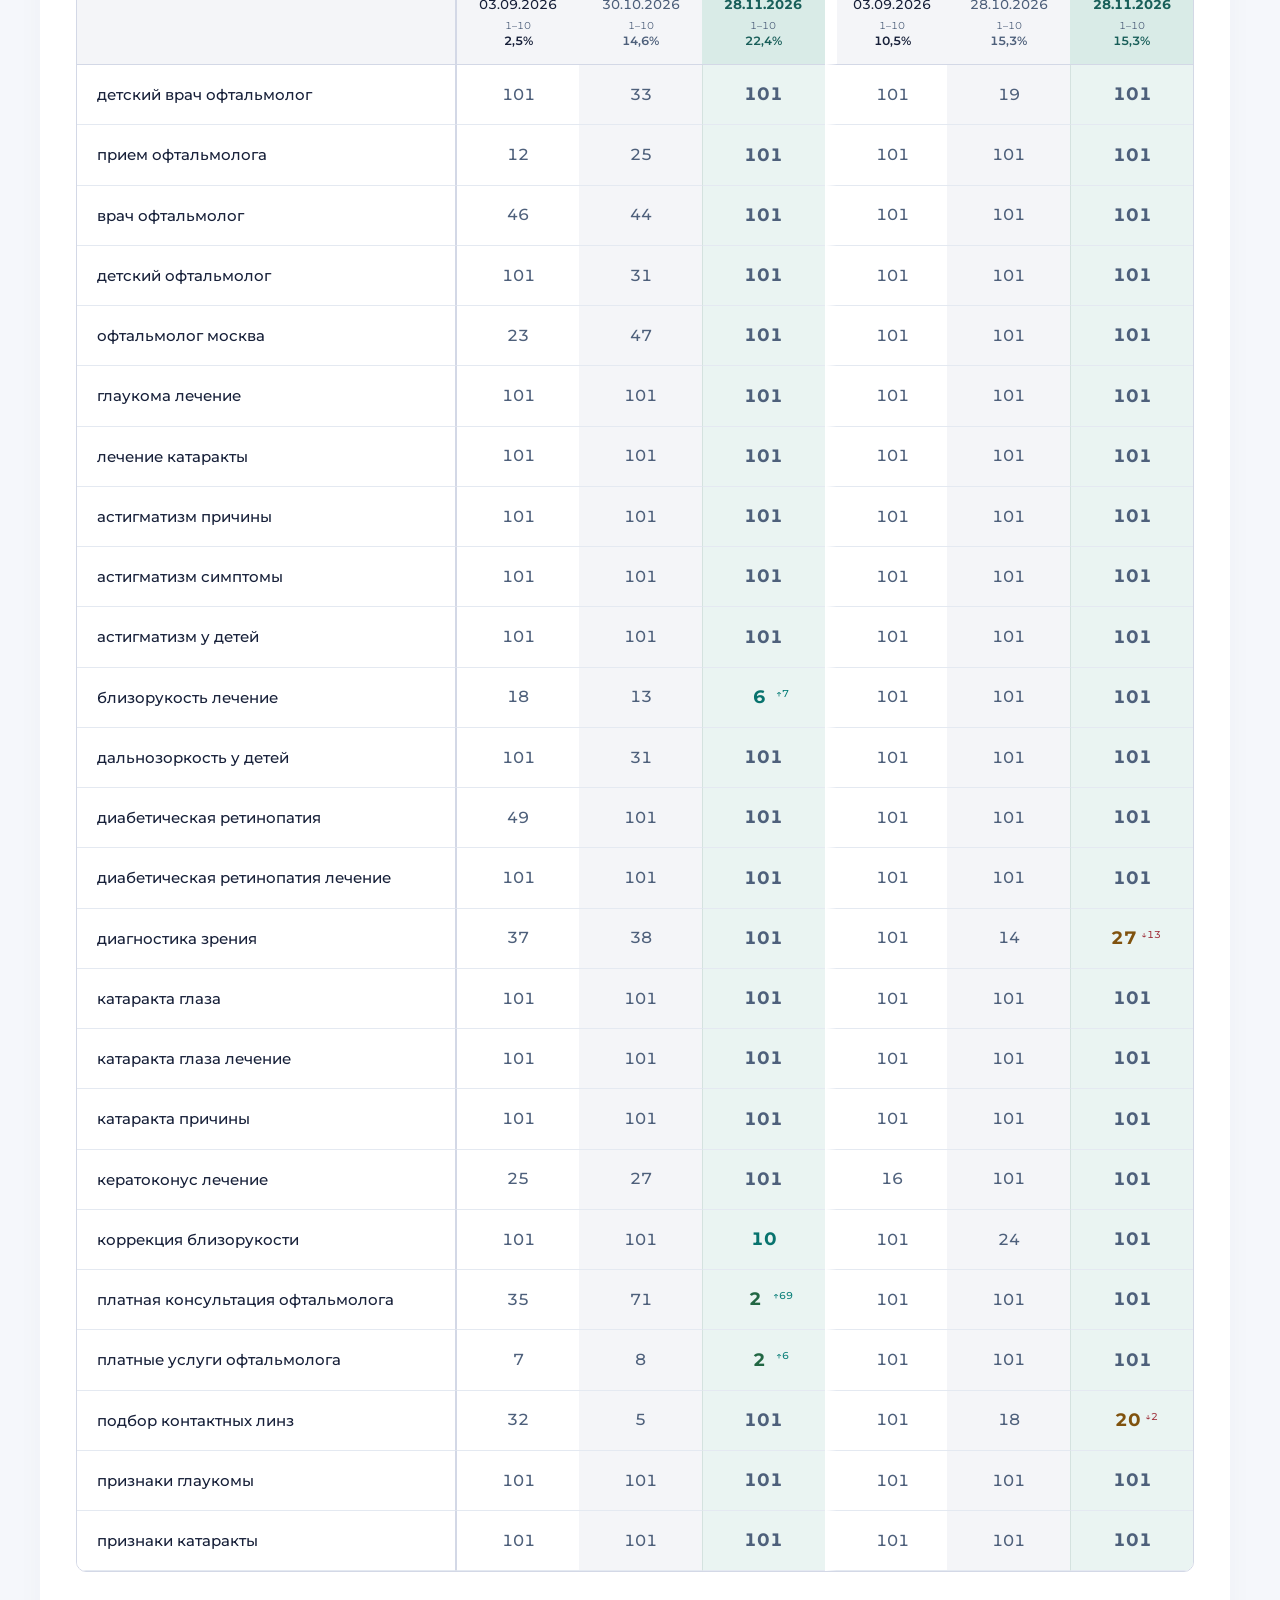
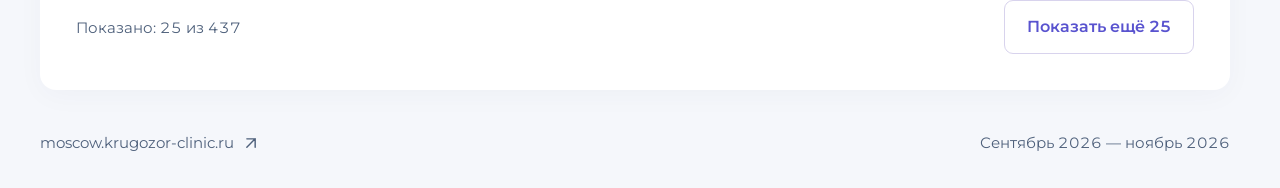
==== commit 46016207: "Показать полные недели до 29 ноября и даты графика" ====
--- a/index.html
+++ b/index.html
@@ -14,7 +14,7 @@
   <script>
   (()=>{
     const modern=new URLSearchParams(location.search).get('month')!=='2026-09';
-    document.write(modern ? "<link rel=\"stylesheet\" href=\"october-template/styles.css?v=631f88daee0b\"><link rel=\"stylesheet\" href=\"october-template/results.css?v=2985867da92b\"><link rel=\"stylesheet\" href=\"october-template/adapt.css?v=1874fe2375fa\"><link rel=\"stylesheet\" href=\"october-template/moscow.css?v=6ce20b749c01\"><script src=\"october-work.js?v=44d329563b50\" defer><\/script><script src=\"november-work.js?v=20261125-12works\" defer><\/script><script src=\"october-rankings-data.js?v=7eea7167c334\" defer><\/script><script src=\"october-clicks-data.js?v=c2d52bb3db84\" defer><\/script><script src=\"monthly-results-data.js?v=2cd850cf30a0\" defer><\/script><script src=\"october-template/model.js?v=6bcc506e8bab\" defer><\/script><script src=\"october-template/adapter.js?v=cc75d901d5a4\" defer><\/script><script src=\"october-template/app.js?v=09b0bb80d41c\" defer><\/script>" : "  <link rel=\"stylesheet\" href=\"styles.css?v=20261024-footer-v1\">\n  <link rel=\"stylesheet\" href=\"october-rankings.css?v=20261028-v4\">\n  <script src=\"report-data.js?v=20261024-months-v1\" defer><\/script>\n  <script src=\"october-work.js?v=20261026-content-v3\" defer><\/script>\n  <script src=\"work-panel.js?v=20261024-footer-v1\" defer><\/script>\n  <script src=\"app.js?v=20261024-months-v1\" defer><\/script>\n  <script src=\"october-rankings-data.js?v=20261028-v4\" defer><\/script>\n  <script src=\"october-clicks-data.js?v=20261028-v1\" defer><\/script>\n  <script src=\"october-rankings.js?v=20261028-v4\" defer><\/script>");
+    document.write(modern ? "<link rel=\"stylesheet\" href=\"october-template/styles.css?v=631f88daee0b\"><link rel=\"stylesheet\" href=\"october-template/results.css?v=2985867da92b\"><link rel=\"stylesheet\" href=\"october-template/adapt.css?v=1874fe2375fa\"><link rel=\"stylesheet\" href=\"october-template/moscow.css?v=5631106573bb\"><script src=\"october-work.js?v=44d329563b50\" defer><\/script><script src=\"november-work.js?v=20261125-12works\" defer><\/script><script src=\"october-rankings-data.js?v=7eea7167c334\" defer><\/script><script src=\"october-clicks-data.js?v=c2d52bb3db84\" defer><\/script><script src=\"monthly-results-data.js?v=649051780bf1\" defer><\/script><script src=\"october-template/model.js?v=6bcc506e8bab\" defer><\/script><script src=\"october-template/adapter.js?v=cc75d901d5a4\" defer><\/script><script src=\"october-template/app.js?v=1cffc93895ea\" defer><\/script>" : "  <link rel=\"stylesheet\" href=\"styles.css?v=20261024-footer-v1\">\n  <link rel=\"stylesheet\" href=\"october-rankings.css?v=20261028-v4\">\n  <script src=\"report-data.js?v=20261024-months-v1\" defer><\/script>\n  <script src=\"october-work.js?v=20261026-content-v3\" defer><\/script>\n  <script src=\"work-panel.js?v=20261024-footer-v1\" defer><\/script>\n  <script src=\"app.js?v=20261024-months-v1\" defer><\/script>\n  <script src=\"october-rankings-data.js?v=20261028-v4\" defer><\/script>\n  <script src=\"october-clicks-data.js?v=20261028-v1\" defer><\/script>\n  <script src=\"october-rankings.js?v=20261028-v4\" defer><\/script>");
     if(!modern) document.addEventListener('change',event=>{
       if(event.target.id==='report-month'&&['2026-10','2026-11'].includes(event.target.value)){
         event.stopImmediatePropagation();const url=new URL(location.href);url.searchParams.set('month',event.target.value);url.searchParams.delete('work');location.assign(url);
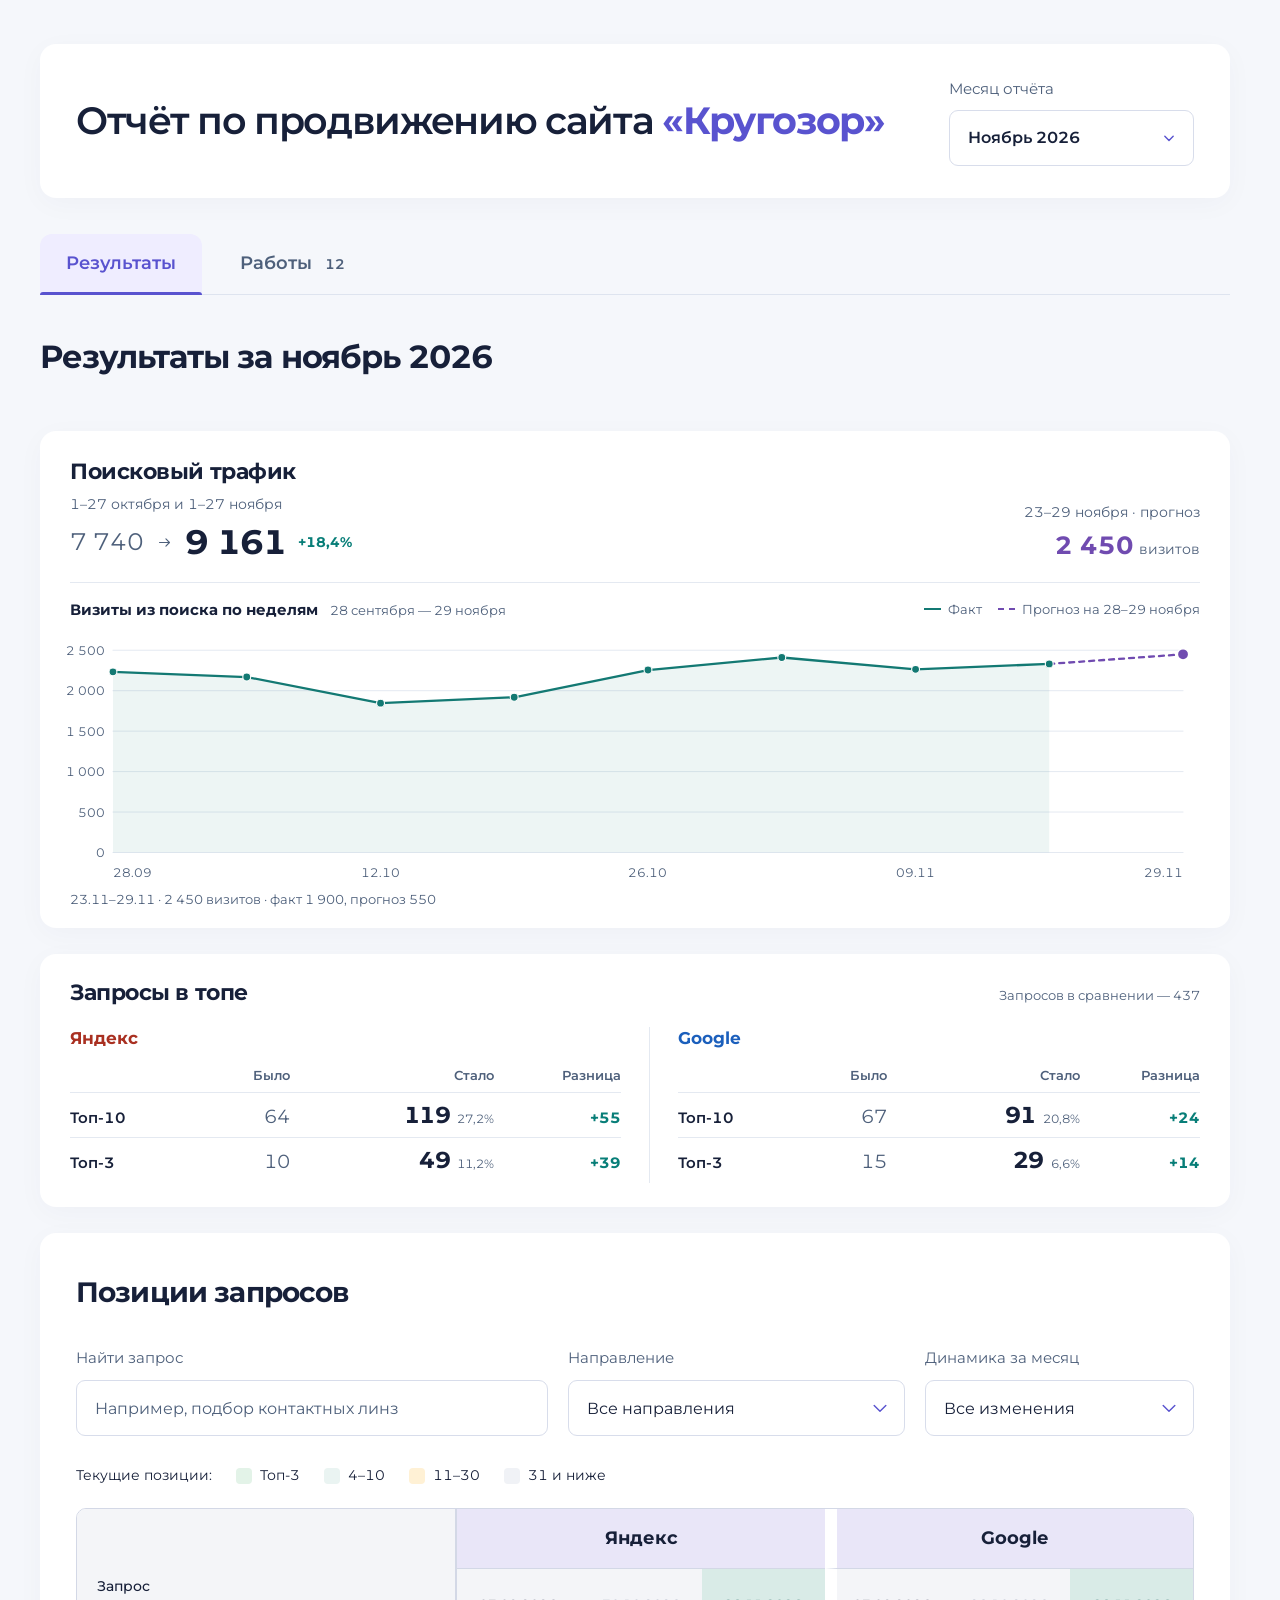
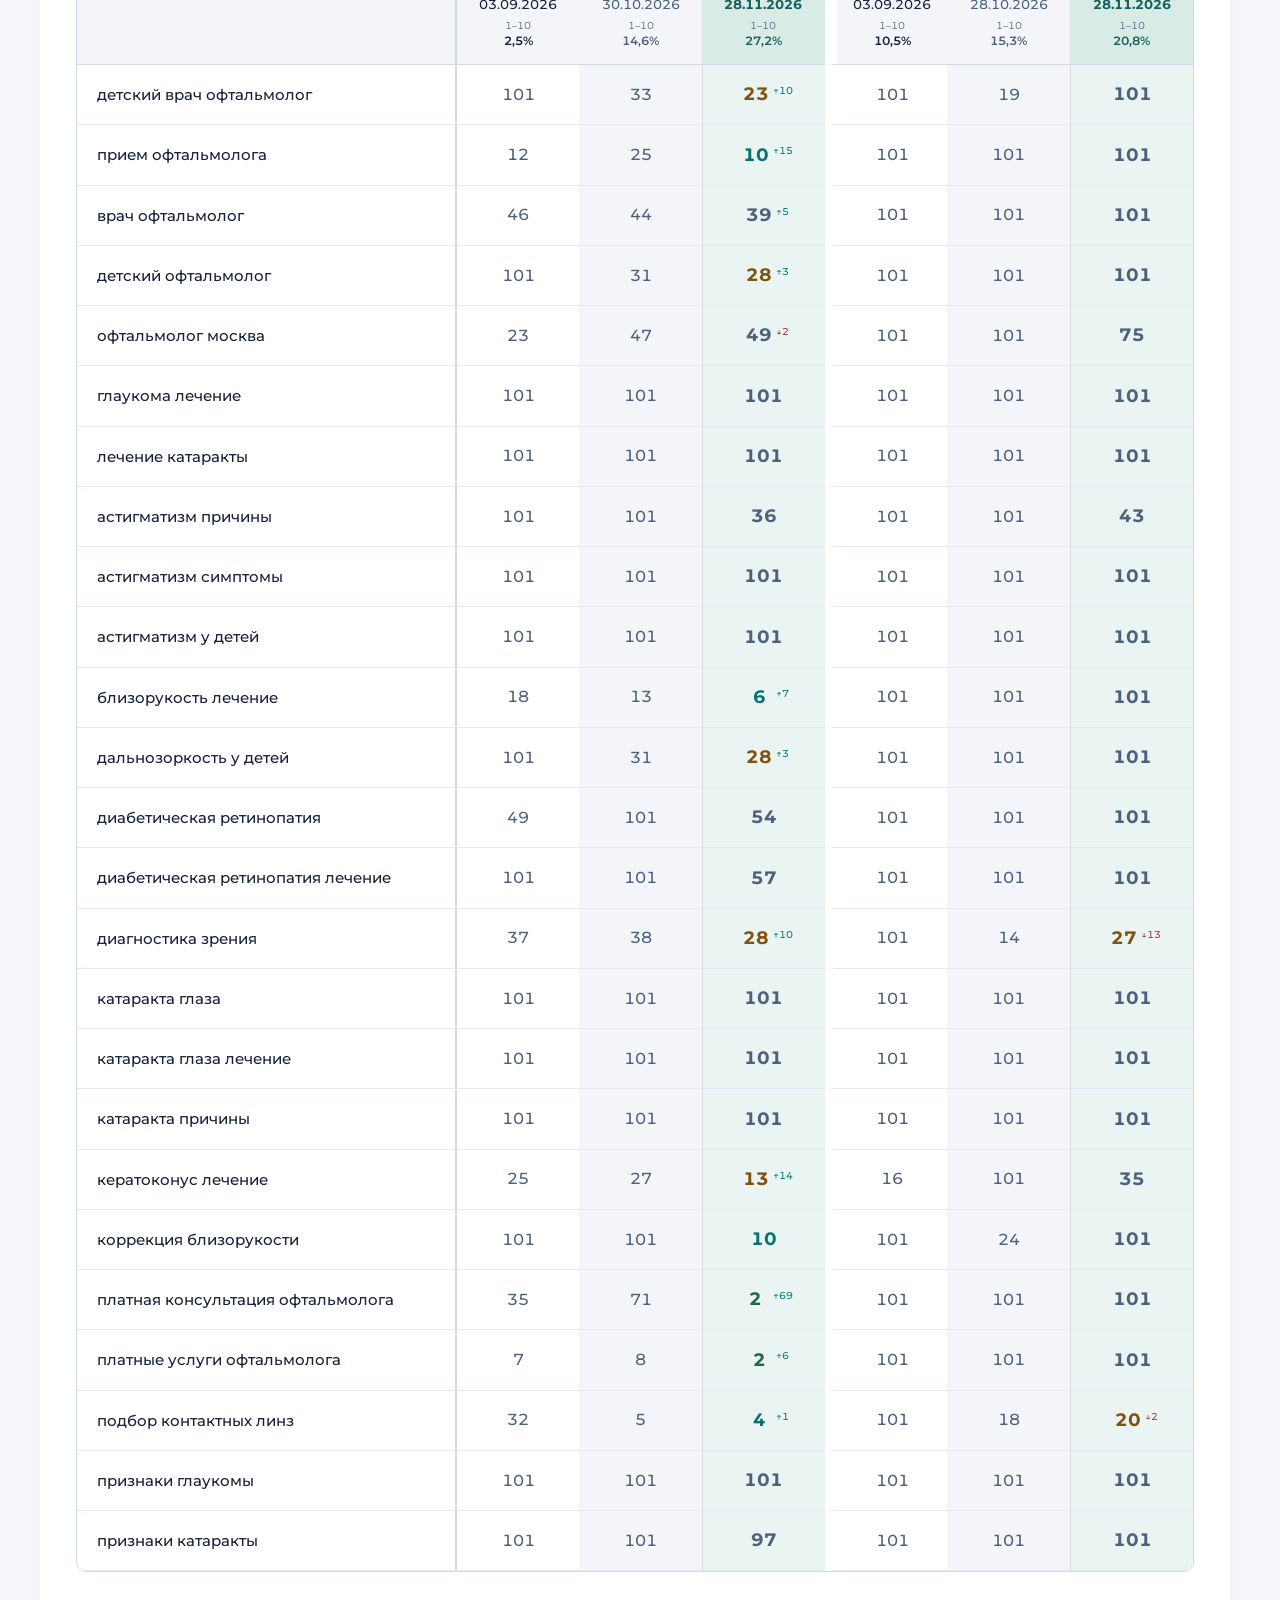
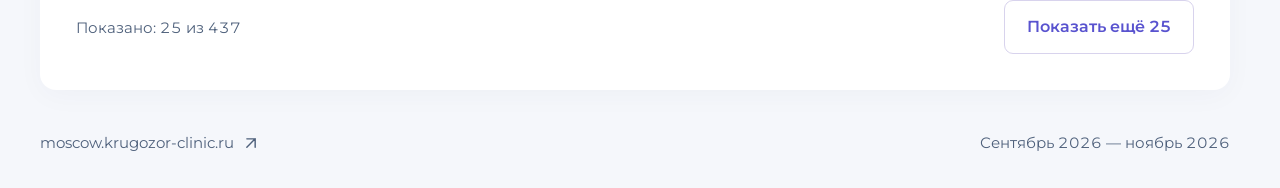
==== commit f0d7694c: "Уточнить ноябрьские поисковые позиции по XMLStock" ====
--- a/index.html
+++ b/index.html
@@ -14,7 +14,7 @@
   <script>
   (()=>{
     const modern=new URLSearchParams(location.search).get('month')!=='2026-09';
-    document.write(modern ? "<link rel=\"stylesheet\" href=\"october-template/styles.css?v=631f88daee0b\"><link rel=\"stylesheet\" href=\"october-template/results.css?v=2985867da92b\"><link rel=\"stylesheet\" href=\"october-template/adapt.css?v=1874fe2375fa\"><link rel=\"stylesheet\" href=\"october-template/moscow.css?v=5631106573bb\"><script src=\"october-work.js?v=44d329563b50\" defer><\/script><script src=\"november-work.js?v=20261125-12works\" defer><\/script><script src=\"october-rankings-data.js?v=7eea7167c334\" defer><\/script><script src=\"october-clicks-data.js?v=c2d52bb3db84\" defer><\/script><script src=\"monthly-results-data.js?v=649051780bf1\" defer><\/script><script src=\"october-template/model.js?v=6bcc506e8bab\" defer><\/script><script src=\"october-template/adapter.js?v=cc75d901d5a4\" defer><\/script><script src=\"october-template/app.js?v=1cffc93895ea\" defer><\/script>" : "  <link rel=\"stylesheet\" href=\"styles.css?v=20261024-footer-v1\">\n  <link rel=\"stylesheet\" href=\"october-rankings.css?v=20261028-v4\">\n  <script src=\"report-data.js?v=20261024-months-v1\" defer><\/script>\n  <script src=\"october-work.js?v=20261026-content-v3\" defer><\/script>\n  <script src=\"work-panel.js?v=20261024-footer-v1\" defer><\/script>\n  <script src=\"app.js?v=20261024-months-v1\" defer><\/script>\n  <script src=\"october-rankings-data.js?v=20261028-v4\" defer><\/script>\n  <script src=\"october-clicks-data.js?v=20261028-v1\" defer><\/script>\n  <script src=\"october-rankings.js?v=20261028-v4\" defer><\/script>");
+    document.write(modern ? "<link rel=\"stylesheet\" href=\"october-template/styles.css?v=631f88daee0b\"><link rel=\"stylesheet\" href=\"october-template/results.css?v=2985867da92b\"><link rel=\"stylesheet\" href=\"october-template/adapt.css?v=1874fe2375fa\"><link rel=\"stylesheet\" href=\"october-template/moscow.css?v=5631106573bb\"><script src=\"october-work.js?v=44d329563b50\" defer><\/script><script src=\"november-work.js?v=20261125-12works\" defer><\/script><script src=\"october-rankings-data.js?v=7eea7167c334\" defer><\/script><script src=\"october-clicks-data.js?v=c2d52bb3db84\" defer><\/script><script src=\"monthly-results-data.js?v=eabd69d3c527\" defer><\/script><script src=\"october-template/model.js?v=6bcc506e8bab\" defer><\/script><script src=\"october-template/adapter.js?v=cc75d901d5a4\" defer><\/script><script src=\"october-template/app.js?v=1cffc93895ea\" defer><\/script>" : "  <link rel=\"stylesheet\" href=\"styles.css?v=20261024-footer-v1\">\n  <link rel=\"stylesheet\" href=\"october-rankings.css?v=20261028-v4\">\n  <script src=\"report-data.js?v=20261024-months-v1\" defer><\/script>\n  <script src=\"october-work.js?v=20261026-content-v3\" defer><\/script>\n  <script src=\"work-panel.js?v=20261024-footer-v1\" defer><\/script>\n  <script src=\"app.js?v=20261024-months-v1\" defer><\/script>\n  <script src=\"october-rankings-data.js?v=20261028-v4\" defer><\/script>\n  <script src=\"october-clicks-data.js?v=20261028-v1\" defer><\/script>\n  <script src=\"october-rankings.js?v=20261028-v4\" defer><\/script>");
     if(!modern) document.addEventListener('change',event=>{
       if(event.target.id==='report-month'&&['2026-10','2026-11'].includes(event.target.value)){
         event.stopImmediatePropagation();const url=new URL(location.href);url.searchParams.set('month',event.target.value);url.searchParams.delete('work');location.assign(url);
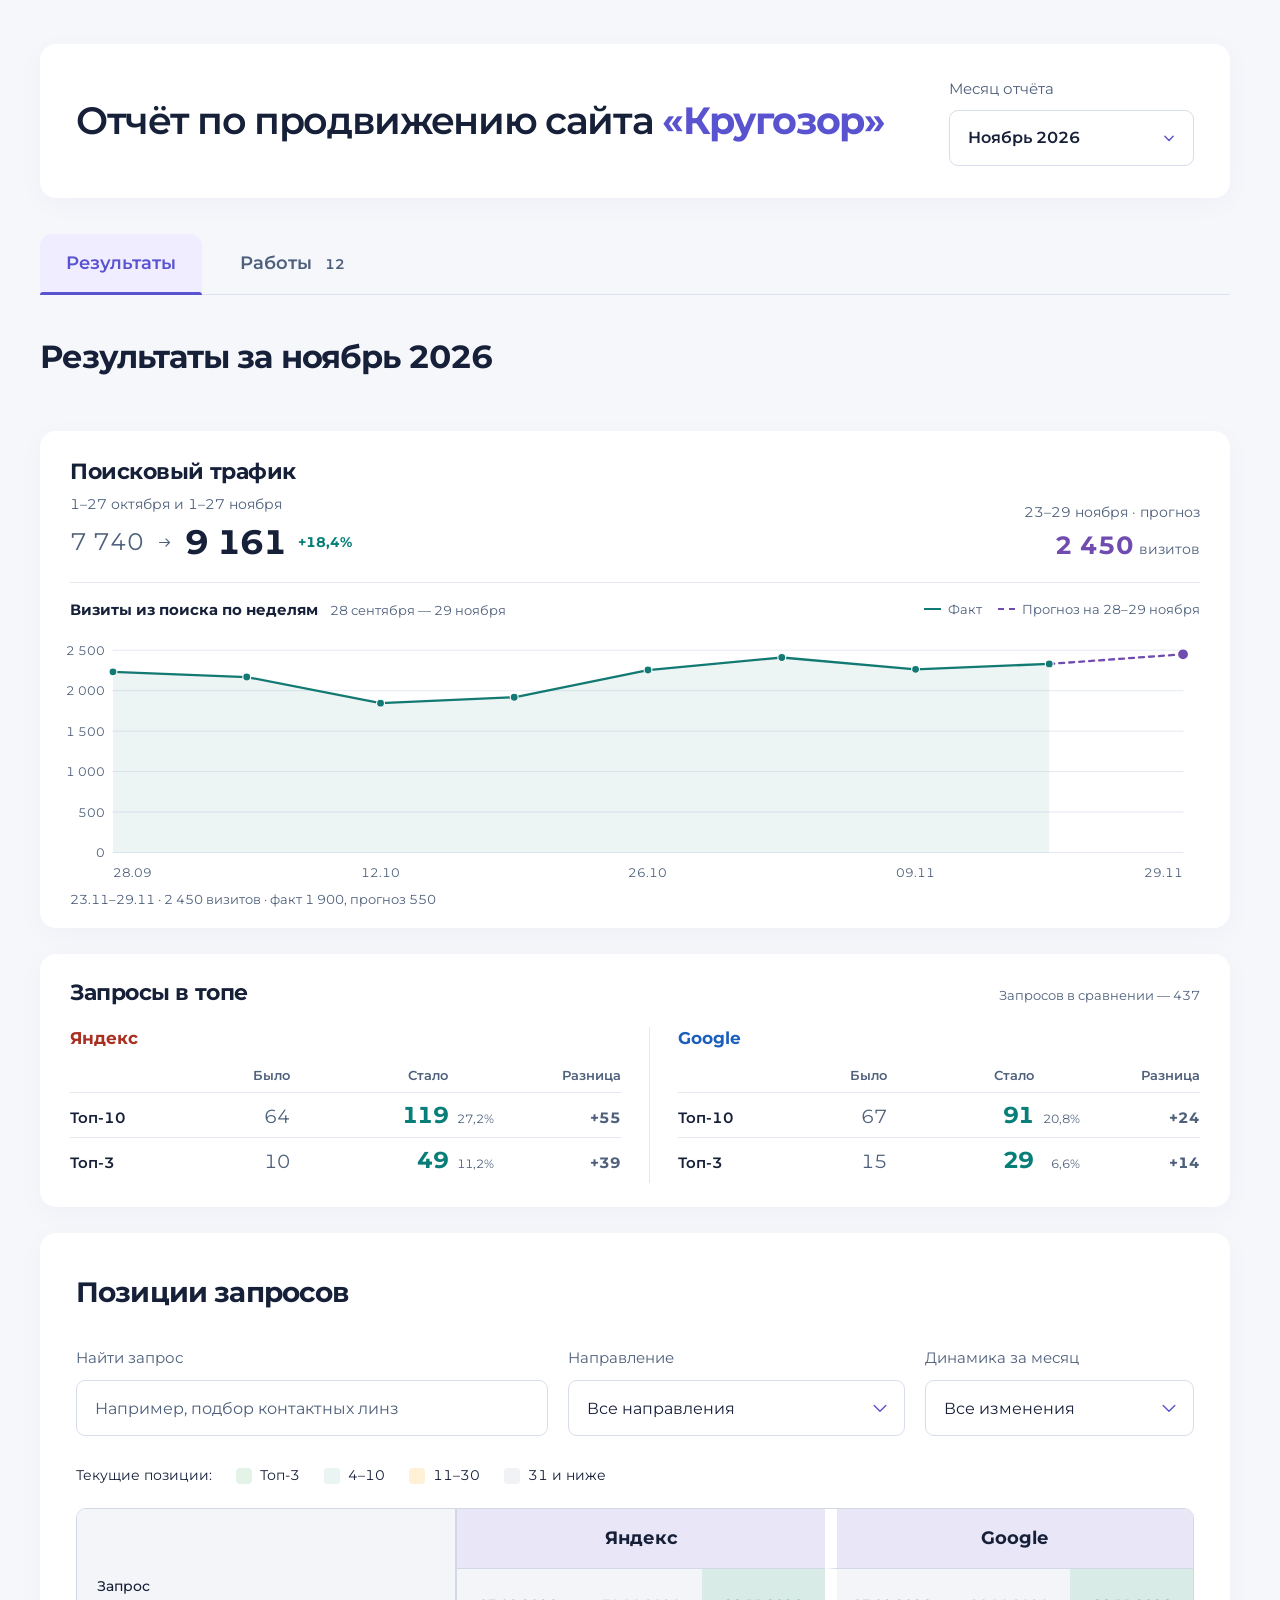
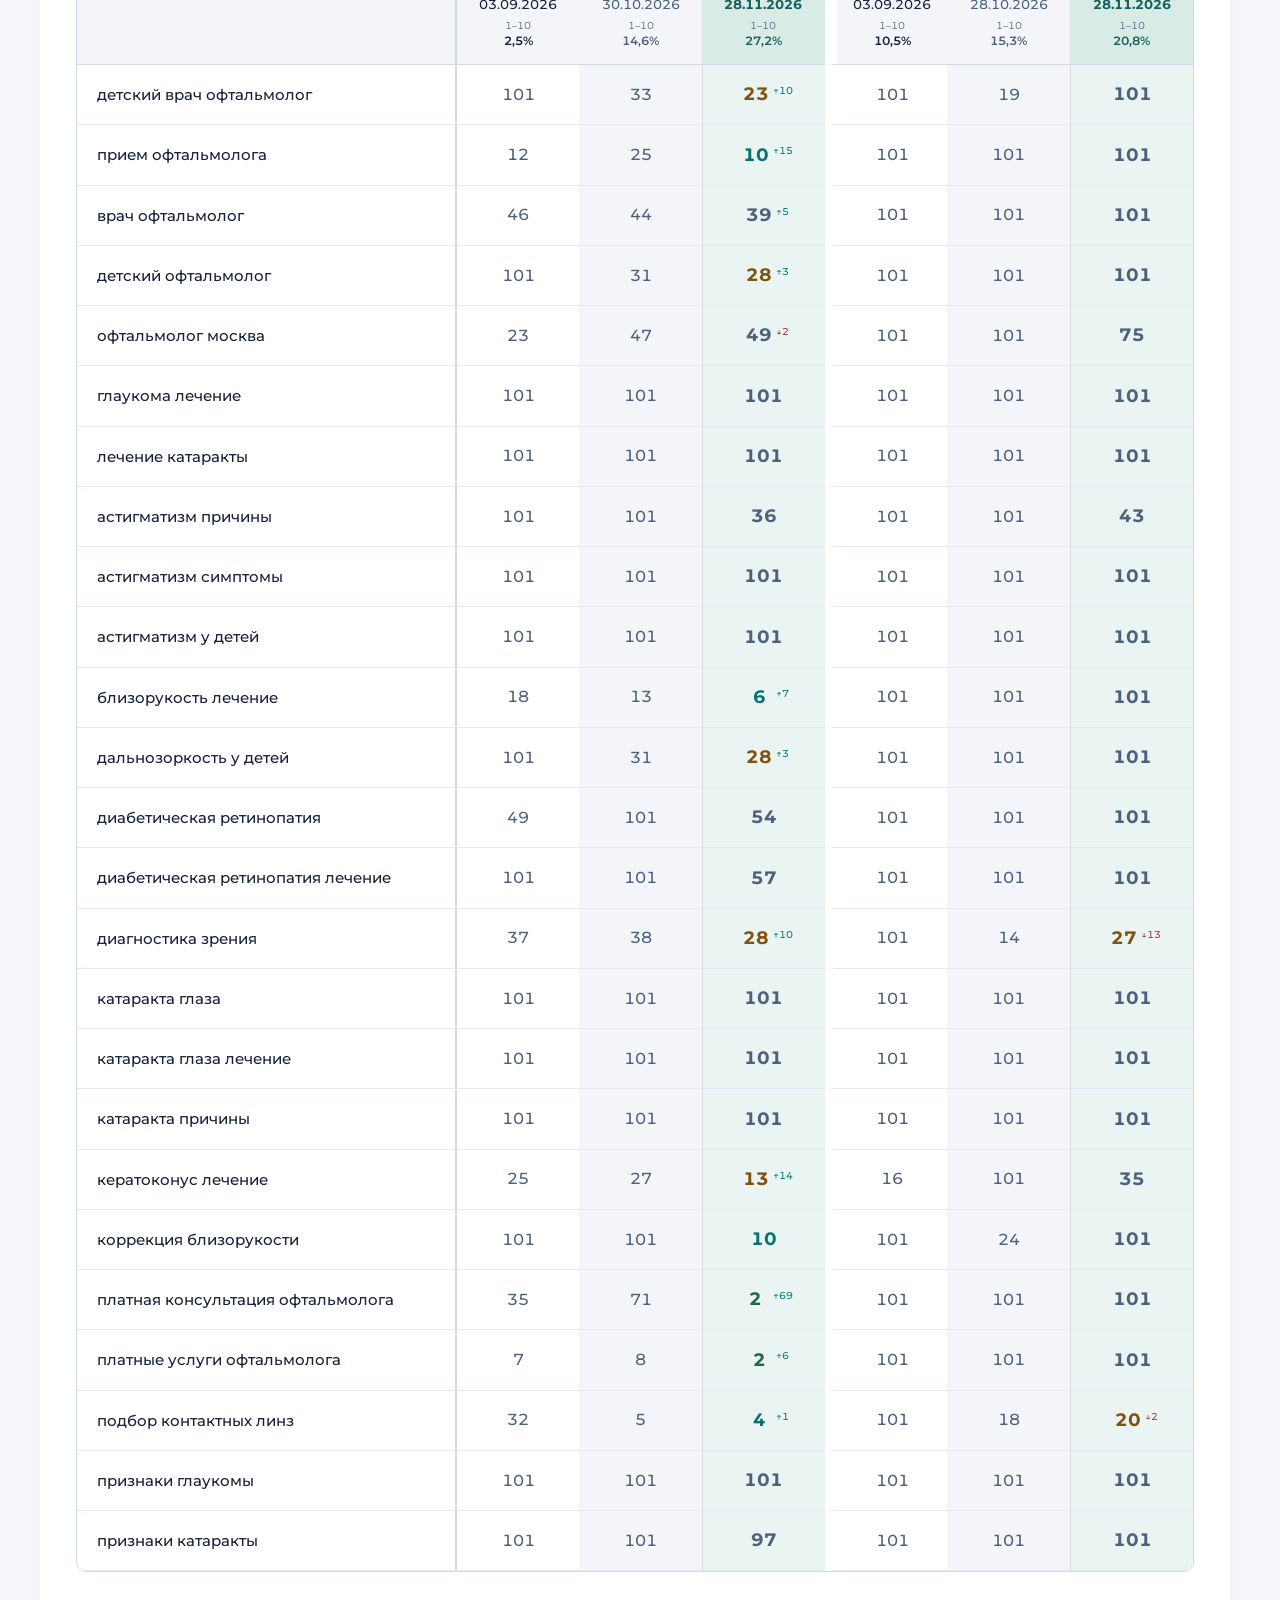
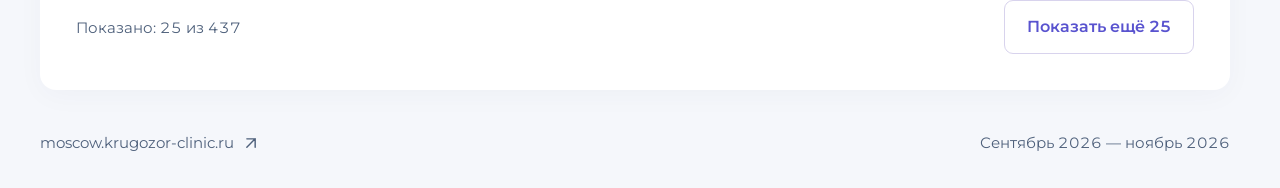
==== commit 1021b9e9: "Выделить текущие значения и выровнять блок позиций" ====
--- a/index.html
+++ b/index.html
@@ -14,7 +14,7 @@
   <script>
   (()=>{
     const modern=new URLSearchParams(location.search).get('month')!=='2026-09';
-    document.write(modern ? "<link rel=\"stylesheet\" href=\"october-template/styles.css?v=631f88daee0b\"><link rel=\"stylesheet\" href=\"october-template/results.css?v=2985867da92b\"><link rel=\"stylesheet\" href=\"october-template/adapt.css?v=1874fe2375fa\"><link rel=\"stylesheet\" href=\"october-template/moscow.css?v=5631106573bb\"><script src=\"october-work.js?v=44d329563b50\" defer><\/script><script src=\"november-work.js?v=20261125-12works\" defer><\/script><script src=\"october-rankings-data.js?v=7eea7167c334\" defer><\/script><script src=\"october-clicks-data.js?v=c2d52bb3db84\" defer><\/script><script src=\"monthly-results-data.js?v=eabd69d3c527\" defer><\/script><script src=\"october-template/model.js?v=6bcc506e8bab\" defer><\/script><script src=\"october-template/adapter.js?v=cc75d901d5a4\" defer><\/script><script src=\"october-template/app.js?v=1cffc93895ea\" defer><\/script>" : "  <link rel=\"stylesheet\" href=\"styles.css?v=20261024-footer-v1\">\n  <link rel=\"stylesheet\" href=\"october-rankings.css?v=20261028-v4\">\n  <script src=\"report-data.js?v=20261024-months-v1\" defer><\/script>\n  <script src=\"october-work.js?v=20261026-content-v3\" defer><\/script>\n  <script src=\"work-panel.js?v=20261024-footer-v1\" defer><\/script>\n  <script src=\"app.js?v=20261024-months-v1\" defer><\/script>\n  <script src=\"october-rankings-data.js?v=20261028-v4\" defer><\/script>\n  <script src=\"october-clicks-data.js?v=20261028-v1\" defer><\/script>\n  <script src=\"october-rankings.js?v=20261028-v4\" defer><\/script>");
+    document.write(modern ? "<link rel=\"stylesheet\" href=\"october-template/styles.css?v=631f88daee0b\"><link rel=\"stylesheet\" href=\"october-template/results.css?v=2985867da92b\"><link rel=\"stylesheet\" href=\"october-template/adapt.css?v=1874fe2375fa\"><link rel=\"stylesheet\" href=\"october-template/moscow.css?v=2969cf0ad4c8\"><script src=\"october-work.js?v=44d329563b50\" defer><\/script><script src=\"november-work.js?v=20261125-12works\" defer><\/script><script src=\"october-rankings-data.js?v=7eea7167c334\" defer><\/script><script src=\"october-clicks-data.js?v=c2d52bb3db84\" defer><\/script><script src=\"monthly-results-data.js?v=eabd69d3c527\" defer><\/script><script src=\"october-template/model.js?v=6bcc506e8bab\" defer><\/script><script src=\"october-template/adapter.js?v=cc75d901d5a4\" defer><\/script><script src=\"october-template/app.js?v=1cffc93895ea\" defer><\/script>" : "  <link rel=\"stylesheet\" href=\"styles.css?v=20261024-footer-v1\">\n  <link rel=\"stylesheet\" href=\"october-rankings.css?v=20261028-v4\">\n  <script src=\"report-data.js?v=20261024-months-v1\" defer><\/script>\n  <script src=\"october-work.js?v=20261026-content-v3\" defer><\/script>\n  <script src=\"work-panel.js?v=20261024-footer-v1\" defer><\/script>\n  <script src=\"app.js?v=20261024-months-v1\" defer><\/script>\n  <script src=\"october-rankings-data.js?v=20261028-v4\" defer><\/script>\n  <script src=\"october-clicks-data.js?v=20261028-v1\" defer><\/script>\n  <script src=\"october-rankings.js?v=20261028-v4\" defer><\/script>");
     if(!modern) document.addEventListener('change',event=>{
       if(event.target.id==='report-month'&&['2026-10','2026-11'].includes(event.target.value)){
         event.stopImmediatePropagation();const url=new URL(location.href);url.searchParams.set('month',event.target.value);url.searchParams.delete('work');location.assign(url);
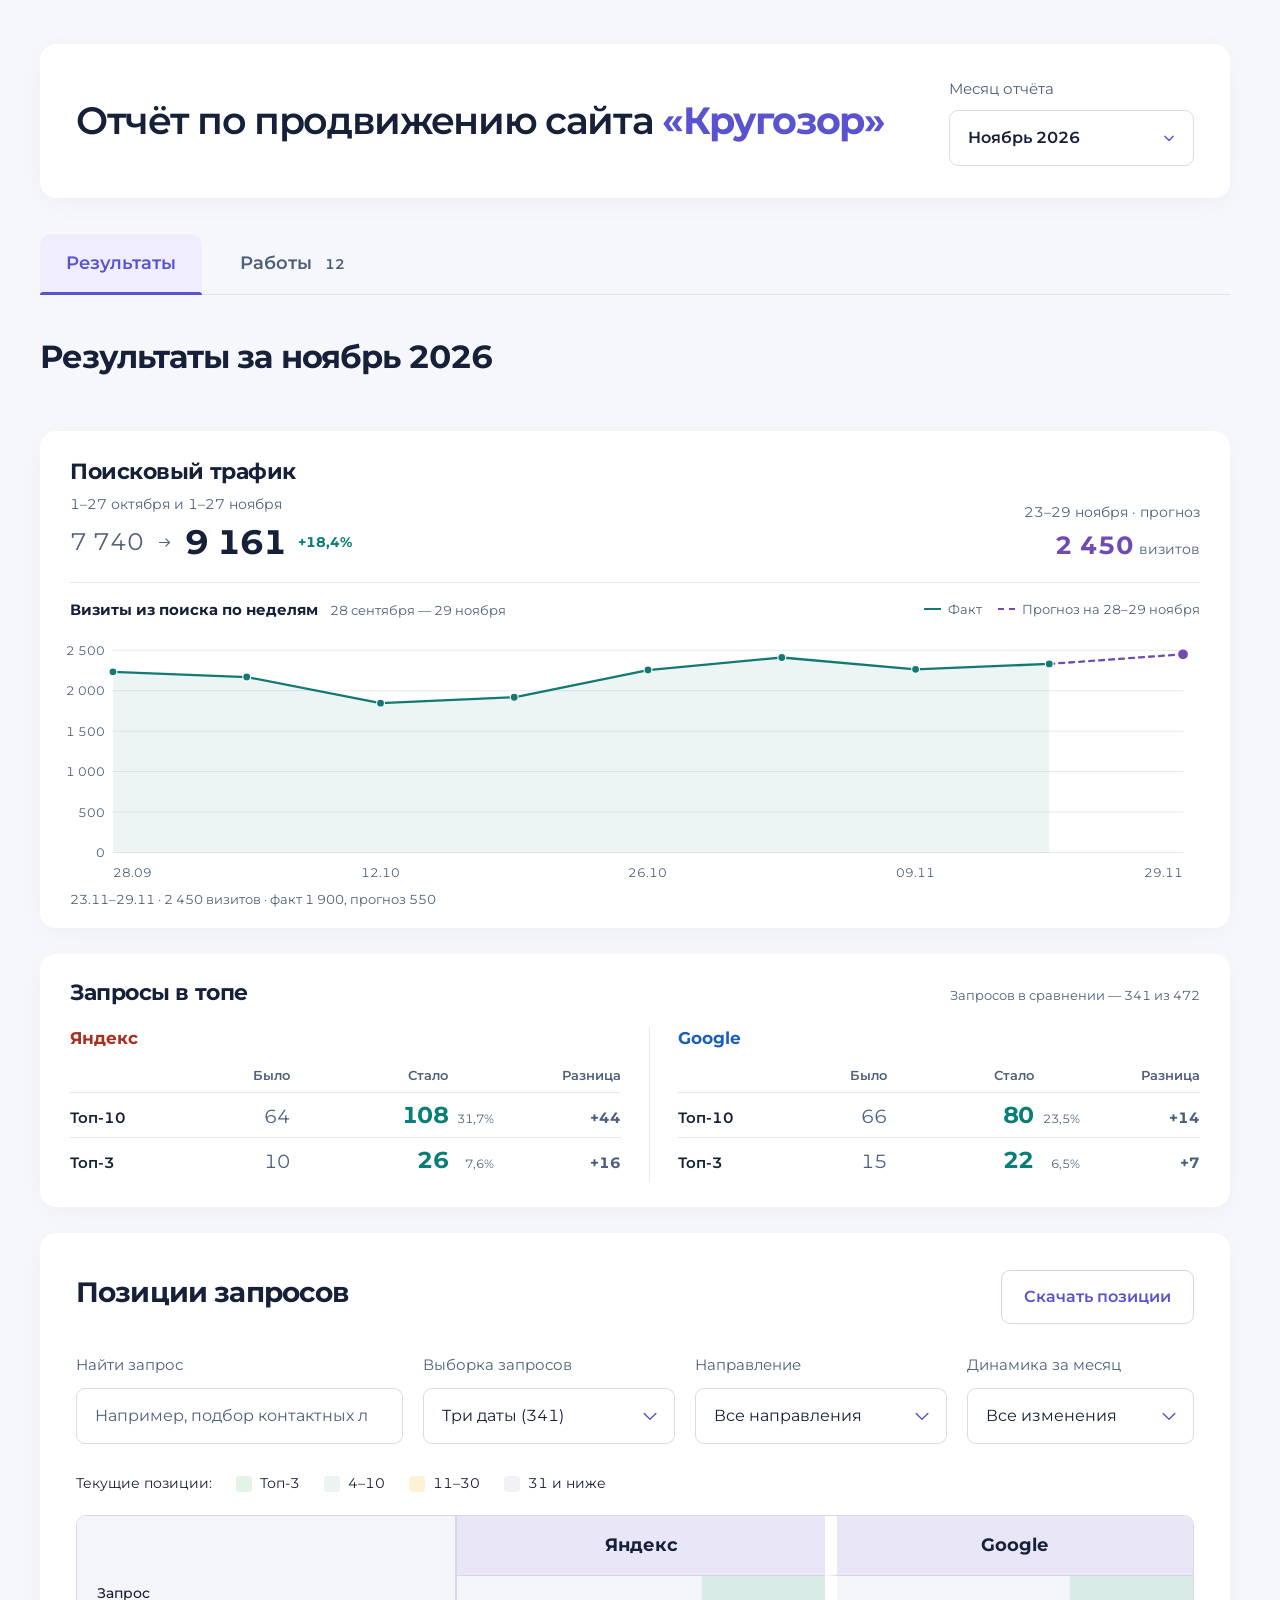
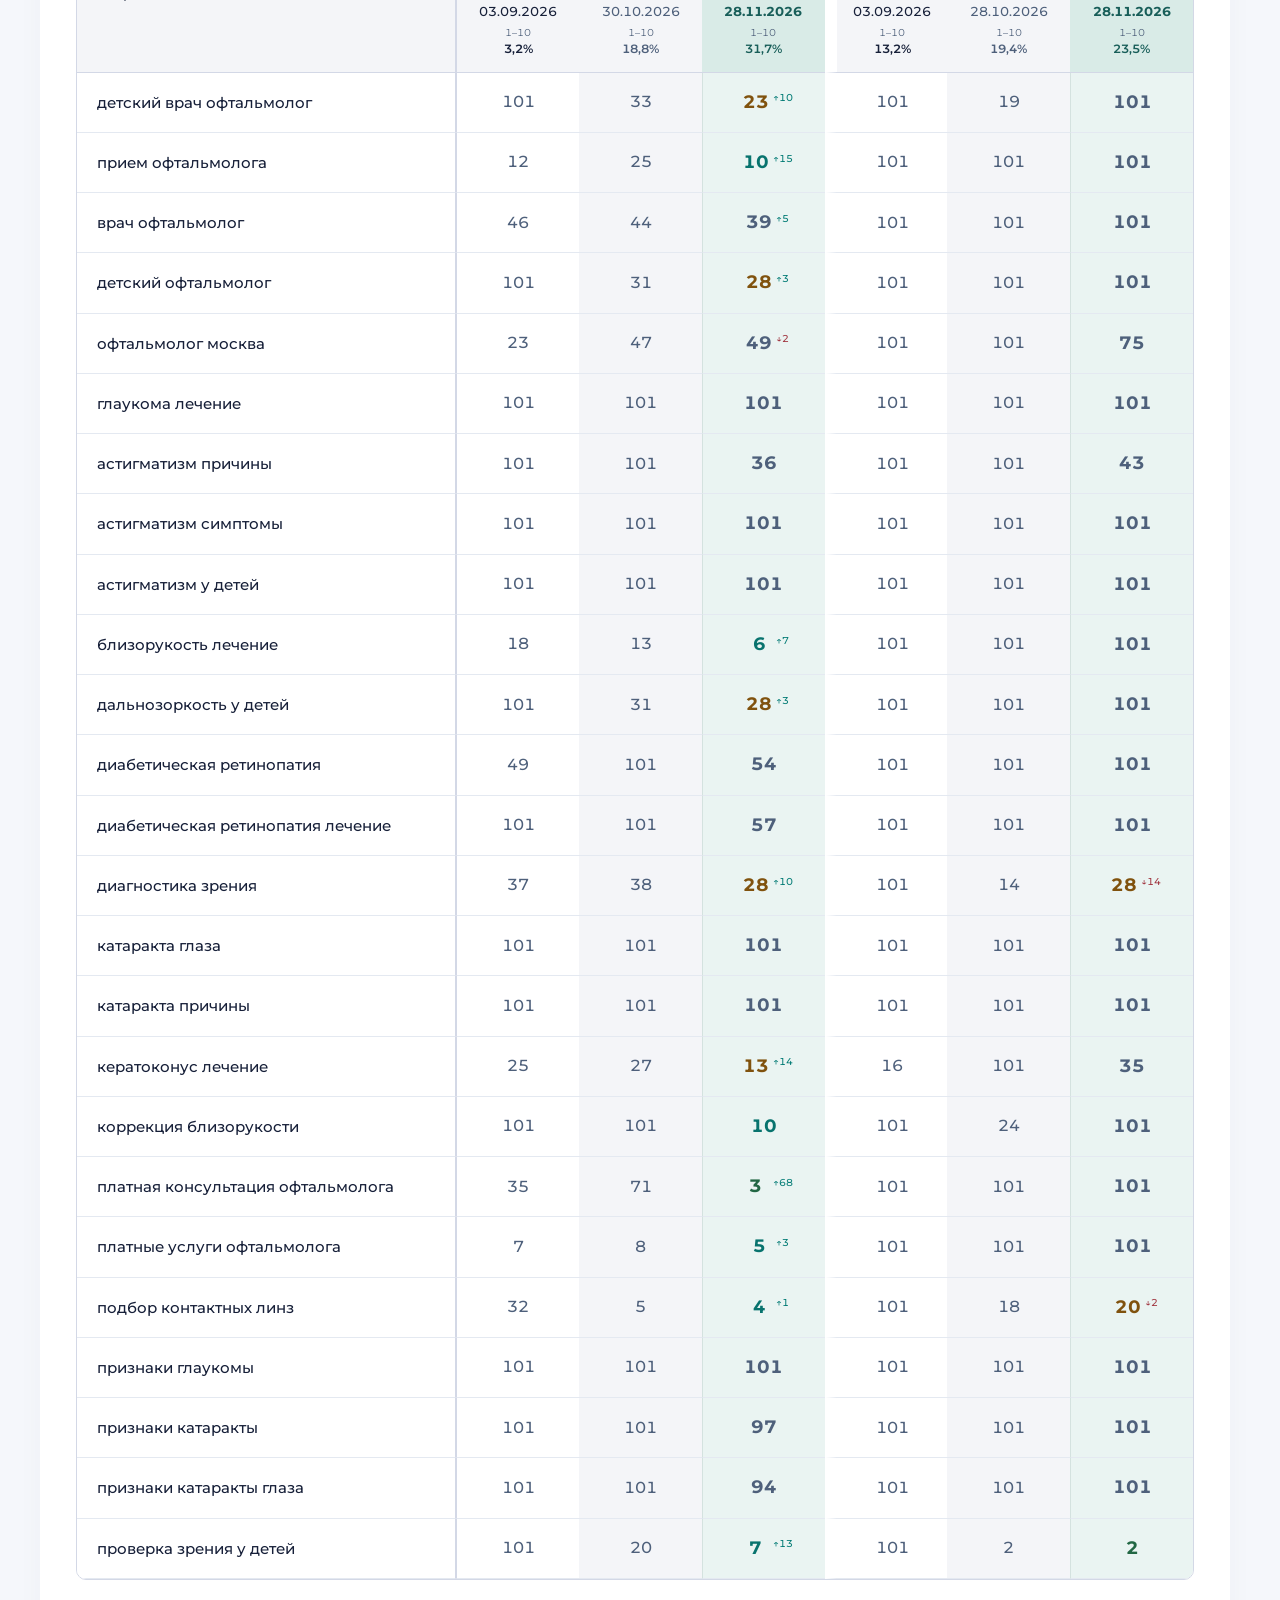
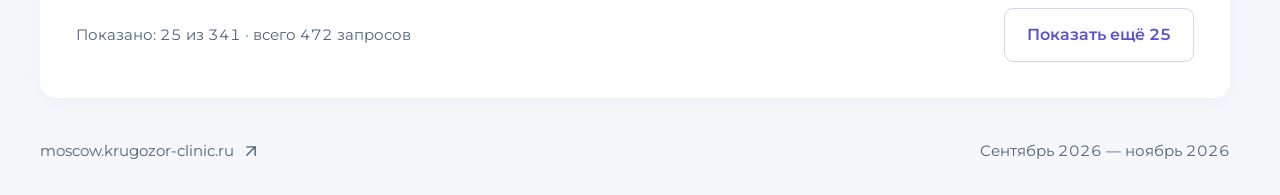
==== commit eecbcabf: "Обновить ноябрьские позиции по 472 активным запросам Москвы" ====
--- a/index.html
+++ b/index.html
@@ -14,7 +14,7 @@
   <script>
   (()=>{
     const modern=new URLSearchParams(location.search).get('month')!=='2026-09';
-    document.write(modern ? "<link rel=\"stylesheet\" href=\"october-template/styles.css?v=631f88daee0b\"><link rel=\"stylesheet\" href=\"october-template/results.css?v=2985867da92b\"><link rel=\"stylesheet\" href=\"october-template/adapt.css?v=1874fe2375fa\"><link rel=\"stylesheet\" href=\"october-template/moscow.css?v=2969cf0ad4c8\"><script src=\"october-work.js?v=44d329563b50\" defer><\/script><script src=\"november-work.js?v=20261125-12works\" defer><\/script><script src=\"october-rankings-data.js?v=7eea7167c334\" defer><\/script><script src=\"october-clicks-data.js?v=c2d52bb3db84\" defer><\/script><script src=\"monthly-results-data.js?v=eabd69d3c527\" defer><\/script><script src=\"october-template/model.js?v=6bcc506e8bab\" defer><\/script><script src=\"october-template/adapter.js?v=cc75d901d5a4\" defer><\/script><script src=\"october-template/app.js?v=1cffc93895ea\" defer><\/script>" : "  <link rel=\"stylesheet\" href=\"styles.css?v=20261024-footer-v1\">\n  <link rel=\"stylesheet\" href=\"october-rankings.css?v=20261028-v4\">\n  <script src=\"report-data.js?v=20261024-months-v1\" defer><\/script>\n  <script src=\"october-work.js?v=20261026-content-v3\" defer><\/script>\n  <script src=\"work-panel.js?v=20261024-footer-v1\" defer><\/script>\n  <script src=\"app.js?v=20261024-months-v1\" defer><\/script>\n  <script src=\"october-rankings-data.js?v=20261028-v4\" defer><\/script>\n  <script src=\"october-clicks-data.js?v=20261028-v1\" defer><\/script>\n  <script src=\"october-rankings.js?v=20261028-v4\" defer><\/script>");
+    document.write(modern ? "<link rel=\"stylesheet\" href=\"october-template/styles.css?v=631f88daee0b\"><link rel=\"stylesheet\" href=\"october-template/results.css?v=2985867da92b\"><link rel=\"stylesheet\" href=\"october-template/adapt.css?v=1874fe2375fa\"><link rel=\"stylesheet\" href=\"october-template/moscow.css?v=2969cf0ad4c8\"><script src=\"october-work.js?v=44d329563b50\" defer><\/script><script src=\"november-work.js?v=20261125-12works\" defer><\/script><script src=\"october-rankings-data.js?v=7eea7167c334\" defer><\/script><script src=\"october-clicks-data.js?v=c2d52bb3db84\" defer><\/script><script src=\"monthly-results-data.js?v=5aefee19c85b\" defer><\/script><script src=\"october-template/model.js?v=6bcc506e8bab\" defer><\/script><script src=\"october-template/adapter.js?v=e264e96e805f\" defer><\/script><script src=\"october-template/app.js?v=29cf6dad286b\" defer><\/script>" : "  <link rel=\"stylesheet\" href=\"styles.css?v=20261024-footer-v1\">\n  <link rel=\"stylesheet\" href=\"october-rankings.css?v=20261028-v4\">\n  <script src=\"report-data.js?v=20261024-months-v1\" defer><\/script>\n  <script src=\"october-work.js?v=20261026-content-v3\" defer><\/script>\n  <script src=\"work-panel.js?v=20261024-footer-v1\" defer><\/script>\n  <script src=\"app.js?v=20261024-months-v1\" defer><\/script>\n  <script src=\"october-rankings-data.js?v=20261028-v4\" defer><\/script>\n  <script src=\"october-clicks-data.js?v=20261028-v1\" defer><\/script>\n  <script src=\"october-rankings.js?v=20261028-v4\" defer><\/script>");
     if(!modern) document.addEventListener('change',event=>{
       if(event.target.id==='report-month'&&['2026-10','2026-11'].includes(event.target.value)){
         event.stopImmediatePropagation();const url=new URL(location.href);url.searchParams.set('month',event.target.value);url.searchParams.delete('work');location.assign(url);
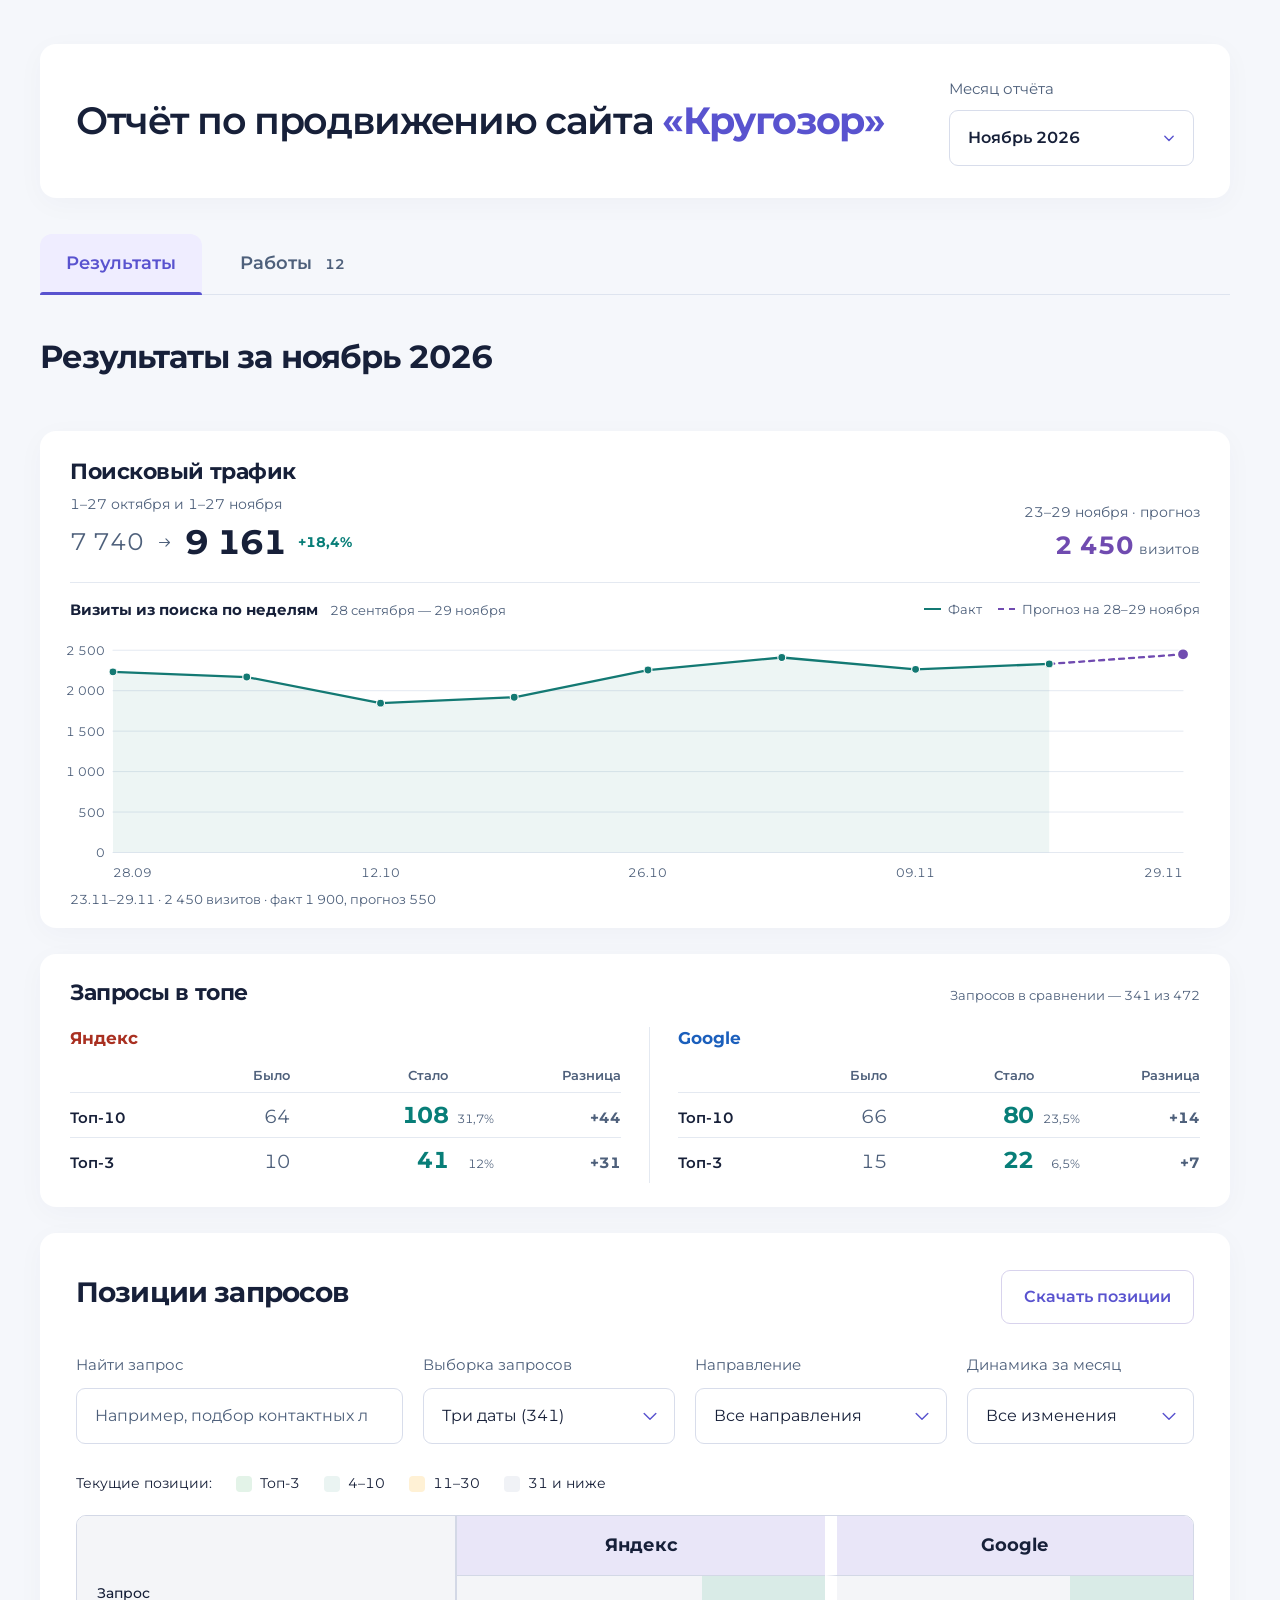
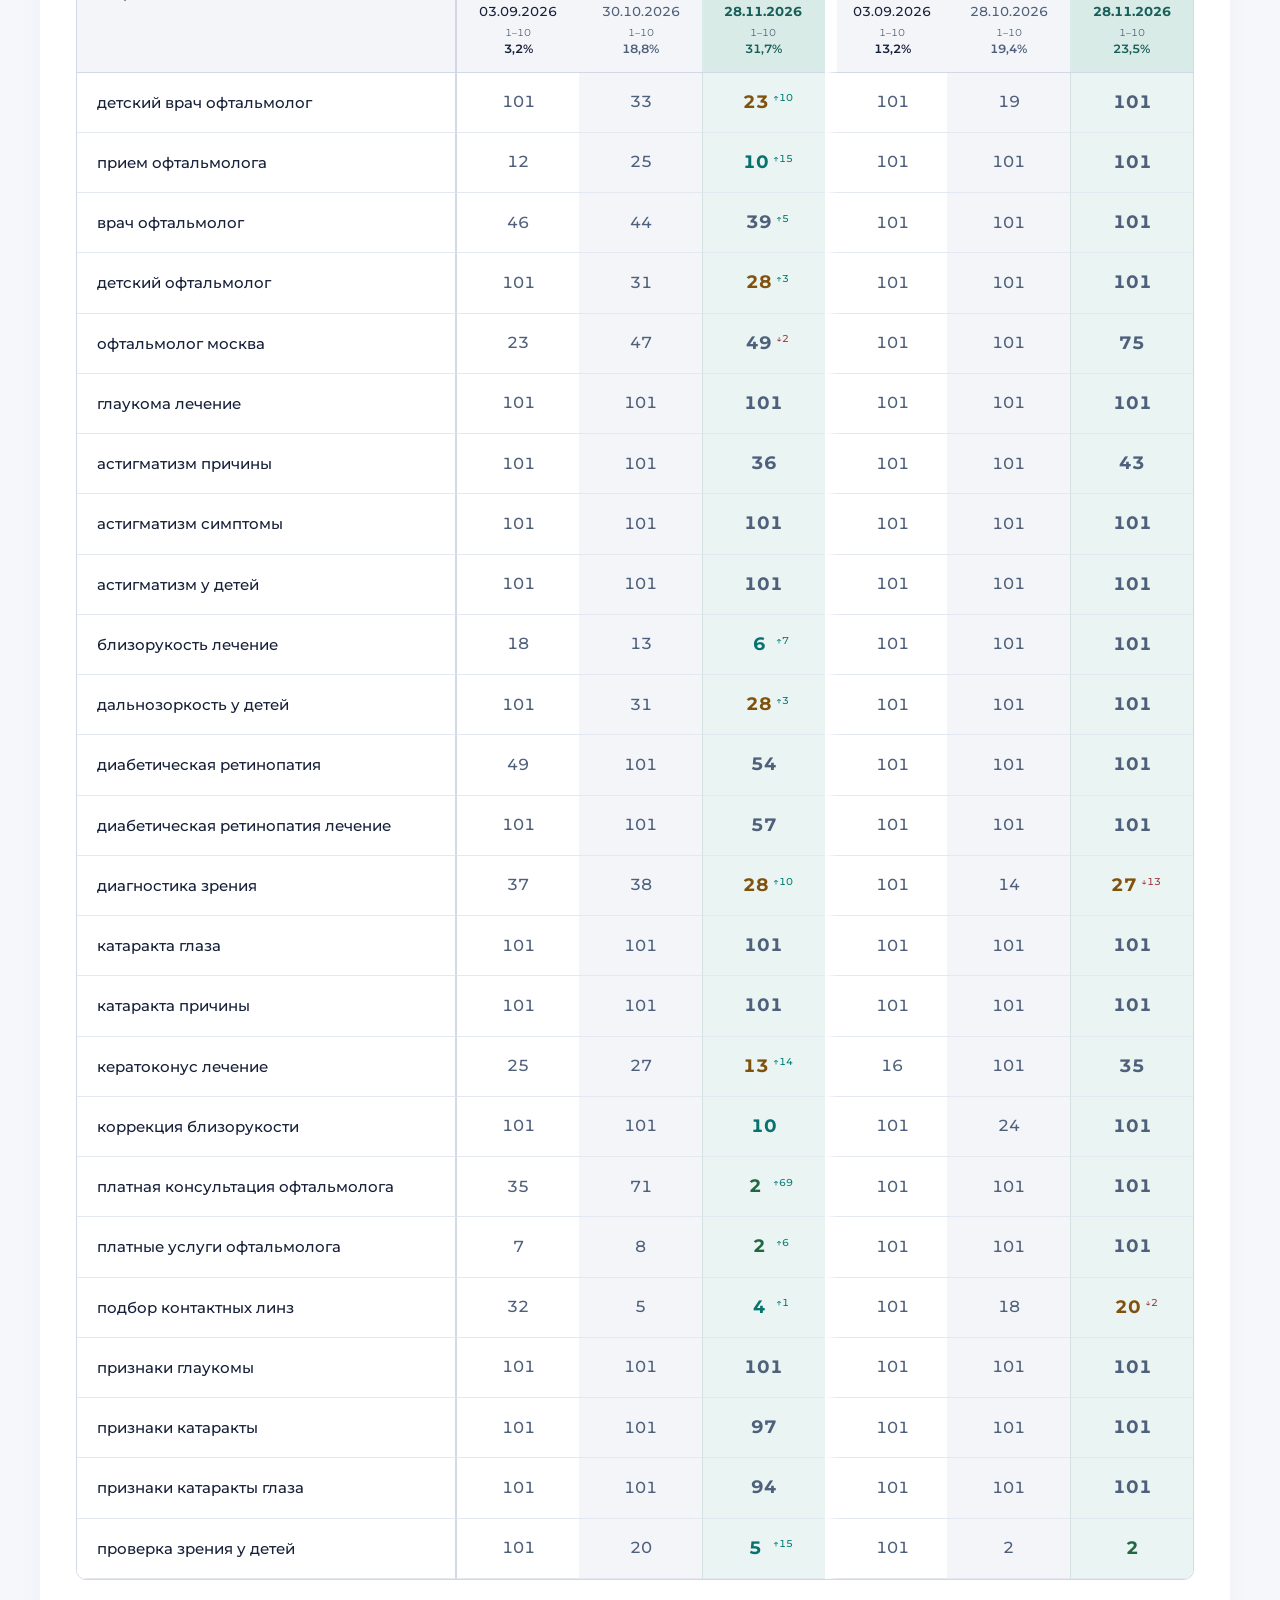
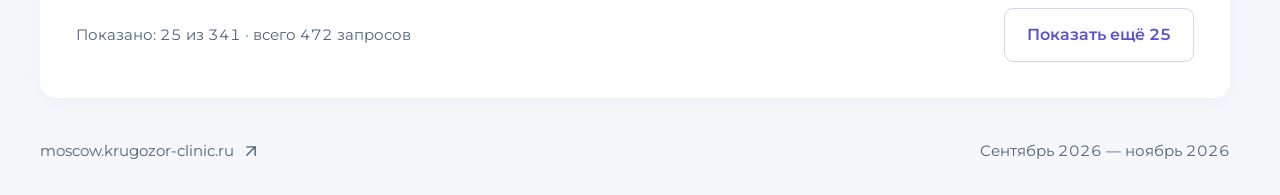
==== commit 181dff10: "Сохранять лучшие позиции повторных замеров за 28 ноября" ====
--- a/index.html
+++ b/index.html
@@ -14,7 +14,7 @@
   <script>
   (()=>{
     const modern=new URLSearchParams(location.search).get('month')!=='2026-09';
-    document.write(modern ? "<link rel=\"stylesheet\" href=\"october-template/styles.css?v=631f88daee0b\"><link rel=\"stylesheet\" href=\"october-template/results.css?v=2985867da92b\"><link rel=\"stylesheet\" href=\"october-template/adapt.css?v=1874fe2375fa\"><link rel=\"stylesheet\" href=\"october-template/moscow.css?v=2969cf0ad4c8\"><script src=\"october-work.js?v=44d329563b50\" defer><\/script><script src=\"november-work.js?v=20261125-12works\" defer><\/script><script src=\"october-rankings-data.js?v=7eea7167c334\" defer><\/script><script src=\"october-clicks-data.js?v=c2d52bb3db84\" defer><\/script><script src=\"monthly-results-data.js?v=5aefee19c85b\" defer><\/script><script src=\"october-template/model.js?v=6bcc506e8bab\" defer><\/script><script src=\"october-template/adapter.js?v=e264e96e805f\" defer><\/script><script src=\"october-template/app.js?v=29cf6dad286b\" defer><\/script>" : "  <link rel=\"stylesheet\" href=\"styles.css?v=20261024-footer-v1\">\n  <link rel=\"stylesheet\" href=\"october-rankings.css?v=20261028-v4\">\n  <script src=\"report-data.js?v=20261024-months-v1\" defer><\/script>\n  <script src=\"october-work.js?v=20261026-content-v3\" defer><\/script>\n  <script src=\"work-panel.js?v=20261024-footer-v1\" defer><\/script>\n  <script src=\"app.js?v=20261024-months-v1\" defer><\/script>\n  <script src=\"october-rankings-data.js?v=20261028-v4\" defer><\/script>\n  <script src=\"october-clicks-data.js?v=20261028-v1\" defer><\/script>\n  <script src=\"october-rankings.js?v=20261028-v4\" defer><\/script>");
+    document.write(modern ? "<link rel=\"stylesheet\" href=\"october-template/styles.css?v=631f88daee0b\"><link rel=\"stylesheet\" href=\"october-template/results.css?v=2985867da92b\"><link rel=\"stylesheet\" href=\"october-template/adapt.css?v=1874fe2375fa\"><link rel=\"stylesheet\" href=\"october-template/moscow.css?v=2969cf0ad4c8\"><script src=\"october-work.js?v=44d329563b50\" defer><\/script><script src=\"november-work.js?v=20261125-12works\" defer><\/script><script src=\"october-rankings-data.js?v=7eea7167c334\" defer><\/script><script src=\"october-clicks-data.js?v=c2d52bb3db84\" defer><\/script><script src=\"monthly-results-data.js?v=2d62454ee64d\" defer><\/script><script src=\"october-template/model.js?v=6bcc506e8bab\" defer><\/script><script src=\"october-template/adapter.js?v=e264e96e805f\" defer><\/script><script src=\"october-template/app.js?v=29cf6dad286b\" defer><\/script>" : "  <link rel=\"stylesheet\" href=\"styles.css?v=20261024-footer-v1\">\n  <link rel=\"stylesheet\" href=\"october-rankings.css?v=20261028-v4\">\n  <script src=\"report-data.js?v=20261024-months-v1\" defer><\/script>\n  <script src=\"october-work.js?v=20261026-content-v3\" defer><\/script>\n  <script src=\"work-panel.js?v=20261024-footer-v1\" defer><\/script>\n  <script src=\"app.js?v=20261024-months-v1\" defer><\/script>\n  <script src=\"october-rankings-data.js?v=20261028-v4\" defer><\/script>\n  <script src=\"october-clicks-data.js?v=20261028-v1\" defer><\/script>\n  <script src=\"october-rankings.js?v=20261028-v4\" defer><\/script>");
     if(!modern) document.addEventListener('change',event=>{
       if(event.target.id==='report-month'&&['2026-10','2026-11'].includes(event.target.value)){
         event.stopImmediatePropagation();const url=new URL(location.href);url.searchParams.set('month',event.target.value);url.searchParams.delete('work');location.assign(url);
